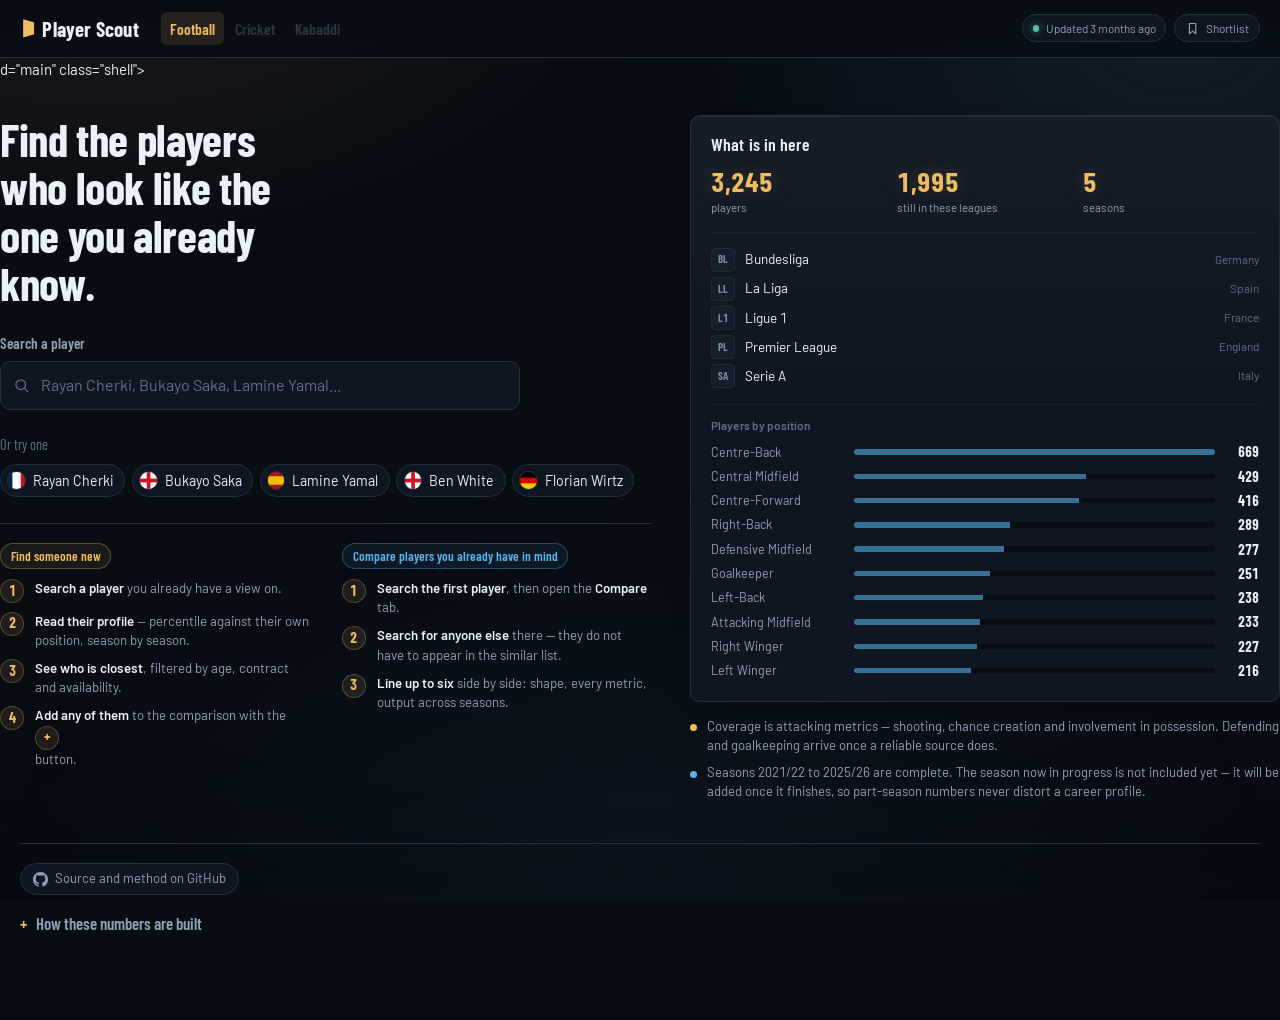
==== site/index.html @ 8be400cd "Add files via upload" ====
<!DOCTYPE html>
<html lang="en">
<head>
<meta charset="utf-8">
<meta name="viewport" content="width=device-width, initial-scale=1">
<title>Player Scout</title>
<meta name="description" content="Find players whose profile matches the one you are looking at.">
<meta name="theme-color" content="#101720">
<link rel="preconnect" href="https://fonts.googleapis.com">
<link rel="preconnect" href="https://fonts.gstatic.com" crossorigin>
<link href="https://fonts.googleapis.com/css2?family=Barlow+Condensed:wght@500;600;700&family=Barlow:wght@400;500;600&display=swap" rel="stylesheet">
<link rel="stylesheet" href="style.css?v=5ff11ad5">
</head>
<body>

<a class="skip" href="#main">Skip to content</a>

<header class="top">
  <div class="shell top-inner">
    <div class="brand">
      <span class="brand-mark" aria-hidden="true"></span>
      <span class="brand-name">Player Scout</span>
    </div>
    <nav class="sports" id="sports" aria-label="Sport"></nav>
    <div class="statuswrap">
    <div class="freshness">
      <button class="fresh-btn" id="fresh-btn" aria-expanded="false" aria-controls="fresh-panel">
        <span class="fresh-dot" aria-hidden="true"></span>
        <span id="fresh-label">Updated</span>
      </button>
      <div class="fresh-panel" id="fresh-panel" hidden>
        <div class="fresh-head">
          <h2>When this was last updated</h2>
          <div class="tzswitch" role="group" aria-label="Time zone">
            <button data-tz="IST" aria-pressed="true">IST</button>
            <button data-tz="UTC" aria-pressed="false">UTC</button>
          </div>
        </div>
        <ul class="fresh-list" id="fresh-list"></ul>
        <p class="fresh-foot" id="fresh-foot"></p>
      </div>
    </div>
    <div class="shortlist-wrap">
      <button class="fresh-btn" id="short-btn" aria-expanded="false" aria-controls="short-panel">
        <svg viewBox="0 0 24 24" class="btn-icon" aria-hidden="true">
          <path d="M7 4h10v16l-5-4-5 4z" fill="none" stroke="currentColor" stroke-width="1.8"
                stroke-linejoin="round"/></svg>
        <span id="short-count">Shortlist</span>
      </button>
      <div class="fresh-panel short-panel" id="short-panel" hidden>
        <div class="fresh-head">
          <h2>Your shortlist</h2>
          <div class="short-actions">
            <button class="ghost" id="short-csv">Export CSV</button>
            <button class="ghost" id="short-clear">Clear</button>
          </div>
        </div>
        <ul class="short-list" id="short-list"></ul>
        <p class="fresh-foot">Saved in this browser only. Nothing leaves your device.</p>
      </div>
    </div>
  </div>
    </div>
  </div>
</header>d="main" class="shell">

  <section class="hero" id="hero">
    <div class="hero-left">
      <h1>Find the players who look like the one you already know.</h1>
      <div class="finder" id="finder">
        <div class="finder-field">
          <label for="search">Search a player</label>
          <div class="input-wrap">
            <svg class="input-icon" viewBox="0 0 24 24" aria-hidden="true">
              <circle cx="10.5" cy="10.5" r="6.6" fill="none" stroke="currentColor" stroke-width="1.7"/>
              <path d="M15.4 15.4L20 20" stroke="currentColor" stroke-width="1.7" stroke-linecap="round"/>
            </svg>
            <input id="search" type="text" autocomplete="off" spellcheck="false"
                   role="combobox" aria-expanded="false" aria-controls="suggestions"
                   aria-autocomplete="list" placeholder="Rayan Cherki, Bukayo Saka, Lamine Yamal...">
            <button class="clear" id="clear" hidden aria-label="Clear search">&times;</button>
          </div>
          <ul class="suggestions" id="suggestions" role="listbox" aria-label="Matching players" hidden></ul>
        </div>
      </div>
      <div class="intro-picks">
        <span class="intro-picks-label">Or try one</span>
        <div id="examples"></div>
      </div>

      <div class="routes">
        <div class="route">
          <span class="route-tag">Find someone new</span>
          <ol class="howto">
            <li><b>1</b><span><strong>Search a player</strong> you already have a
              view on.</span></li>
            <li><b>2</b><span><strong>Read their profile</strong> — percentile
              against their own position, season by season.</span></li>
            <li><b>3</b><span><strong>See who is closest</strong>, filtered by
              age, contract and availability.</span></li>
            <li><b>4</b><span><strong>Add any of them</strong> to the comparison
              with the <b class="inline-plus">+</b> button.</span></li>
          </ol>
        </div>
        <div class="route">
          <span class="route-tag alt">Compare players you already have in mind</span>
          <ol class="howto">
            <li><b>1</b><span><strong>Search the first player</strong>, then open
              the <strong>Compare</strong> tab.</span></li>
            <li><b>2</b><span><strong>Search for anyone else</strong> there — they
              do not have to appear in the similar list.</span></li>
            <li><b>3</b><span><strong>Line up to six</strong> side by side: shape,
              every metric, output across seasons.</span></li>
          </ol>
        </div>
      </div>
    </div>

    <aside class="hero-right">
      <div class="cover-card">
        <h2>What is in here</h2>
        <div class="bigstats" id="bigstats"></div>
        <ul class="leaguelist" id="leaguelist"></ul>
        <div class="posbars" id="posbars"></div>
      </div>
      <div class="notes">
        <p class="note-row"><span class="dot gold"></span>
          Coverage is attacking metrics &mdash; shooting, chance creation and
          involvement in possession. Defending and goalkeeping arrive once a
          reliable source does.</p>
        <p class="note-row" id="currency"></p>
      </div>
    </aside>
  </section>

  <section class="workspace" id="workspace" hidden>

    <div class="playerbar" id="playerbar"></div>

    <nav class="tabs" id="tabs" role="tablist" aria-label="Player views">
      <button role="tab" data-tab="profile" aria-selected="true">Profile</button>
      <button role="tab" data-tab="similar" aria-selected="false">Similar players</button>
      <button role="tab" data-tab="compare" aria-selected="false" id="tab-compare">Compare</button>
    </nav>

    <div class="tabpanel" id="panel-profile" role="tabpanel">
      <div class="profile-grid">
        <div class="profile-left">
        <article class="panel radar-panel">
          <header class="panel-head">
            <h2 id="radar-title">Profile against position</h2>
            <p class="panel-sub" id="radar-sub"></p>
          </header>
          <div class="radar-wrap" id="radar"></div>
          <p class="scale-help" id="scale-help"></p>
        </article>

        <article class="panel" id="team-panel" hidden>
          <header class="panel-head">
            <h2>The sides he played in</h2>
            <p class="panel-sub" id="team-sub"></p>
          </header>
          <div class="teamctx" id="teamctx"></div>
        </article>
        </div>

        <div class="profile-main">
          <article class="panel">
            <header class="panel-head"><h2>Percentile detail</h2></header>
            <div class="radar-key" id="radar-key"></div>
          </article>
          <article class="panel">
            <header class="panel-head">
              <h2>Career in this window</h2>
              <p class="panel-sub" id="career-sub"></p>
            </header>
            <div class="career" id="career"></div>
          </article>
        </div>

        <article class="panel history-panel">
          <header class="panel-head">
            <h2>Season by season</h2>
            <p class="panel-sub" id="history-sub"></p>
          </header>
          <div class="history" id="history"></div>
        </article>
      </div>
    </div>

    <div class="tabpanel" id="panel-similar" role="tabpanel" hidden>
      <header class="results-head">
        <div>
          <h2 id="results-title">Closest profiles</h2>
          <p class="results-note" id="results-note"></p>
        </div>
        <div class="results-right">
          <button class="ghost primary" id="results-jump" hidden></button>
          <p class="results-count" id="results-count"></p>
        </div>
      </header>

      <div class="filters" id="filters">
        <div class="filter">
          <span class="filter-label" id="scope-label">Compare against</span>
          <div class="segmented" role="group" aria-labelledby="scope-label">
            <button data-scope="position" aria-pressed="true" id="scope-position"></button>
            <button data-scope="group" aria-pressed="false" id="scope-group"></button>
          </div>
        </div>
        <div class="filter">
          <span class="filter-label" id="age-label">Age</span>
          <div class="segmented" role="group" aria-labelledby="age-label">
            <button data-age="any" aria-pressed="true">Any</button>
            <button data-age="u21" aria-pressed="false">Under 21</button>
            <button data-age="u24" aria-pressed="false">Under 24</button>
            <button data-age="24-28" aria-pressed="false">24&ndash;28</button>
            <button data-age="29+" aria-pressed="false">29+</button>
          </div>
        </div>
        <div class="filter">
          <span class="filter-label" id="contract-label">Contract</span>
          <div class="segmented" role="group" aria-labelledby="contract-label">
            <button data-contract="any" aria-pressed="true">Any</button>
            <button data-contract="12" aria-pressed="false">Under a year</button>
            <button data-contract="24" aria-pressed="false">Under two years</button>
          </div>
        </div>
        <div class="filter">
          <span class="filter-label" id="mins-label">Minutes played</span>
          <div class="segmented" role="group" aria-labelledby="mins-label">
            <button data-mins="1800" aria-pressed="true">1,800+</button>
            <button data-mins="1200" aria-pressed="false">Include 1,200+</button>
          </div>
        </div>
        <label class="switch">
          <input type="checkbox" id="active-only" checked>
          <span>Only players still in the big five</span>
        </label>
      </div>

      <p class="tagkey" id="tagkey"></p>
      <ol class="matches" id="matches"></ol>
      <p class="thin" id="thin" hidden></p>
    </div>

    <div class="tabpanel" id="panel-compare" role="tabpanel" hidden>
      <div class="cmp-add">
        <label for="cmp-search">Add any player to this comparison</label>
        <div class="input-wrap">
          <svg class="input-icon" viewBox="0 0 24 24" aria-hidden="true">
            <circle cx="10.5" cy="10.5" r="6.6" fill="none" stroke="currentColor" stroke-width="1.7"/>
            <path d="M15.4 15.4L20 20" stroke="currentColor" stroke-width="1.7" stroke-linecap="round"/>
          </svg>
          <input id="cmp-search" type="text" autocomplete="off" spellcheck="false"
                 placeholder="Search anyone — they need not be in the similar list">
        </div>
        <ul class="suggestions" id="cmp-suggestions" role="listbox" hidden></ul>
        <p class="cmp-add-note" id="cmp-add-note"></p>
      </div>
      <div class="tray" id="tray"></div>
      <div class="compare-grid" id="compare-body">
        <article class="panel">
          <header class="panel-head">
            <h2>Shape against position</h2>
            <p class="panel-sub" id="cmp-radar-sub"></p>
          </header>
          <div class="radar-wrap" id="cmp-radar"></div>
        </article>
        <article class="panel trend-panel">
          <header class="panel-head">
            <h2>Output by season</h2>
            <p class="panel-sub" id="cmp-trend-sub"></p>
          </header>
          <div id="cmp-trend"></div>
        </article>
        <article class="panel cmp-metrics-panel">
          <header class="panel-head">
            <h2>Where each is stronger</h2>
            <p class="panel-sub">Position percentile, after adjusting for league.
              Values are per 90 minutes.</p>
          </header>
          <div class="cmp-metrics" id="cmp-metrics"></div>
        </article>
      </div>
      <p class="thin" id="compare-empty" hidden></p>
    </div>
  </section>
</main>

<footer class="foot shell">
  <p class="repo-line">
    <a href="https://github.com/shanbhag003/player-scout" target="_blank" rel="noopener noreferrer">
      <svg viewBox="0 0 16 16" width="15" height="15" aria-hidden="true">
        <path fill="currentColor" d="M8 0C3.58 0 0 3.58 0 8a8 8 0 0 0 5.47 7.59c.4.07.55-.17.55-.38
        0-.19-.01-.82-.01-1.49-2.01.37-2.53-.49-2.69-.94-.09-.23-.48-.94-.82-1.13-.28-.15-.68-.52-.01-.53.63-.01
        1.08.58 1.23.82.72 1.21 1.87.87 2.33.66.07-.52.28-.87.51-1.07-1.78-.2-3.64-.89-3.64-3.95
        0-.87.31-1.59.82-2.15-.08-.2-.36-1.02.08-2.12 0 0 .67-.21 2.2.82a7.4 7.4 0 0 1 2-.27c.68 0
        1.36.09 2 .27 1.53-1.04 2.2-.82 2.2-.82.44 1.1.16 1.92.08 2.12.51.56.82 1.27.82 2.15 0
        3.07-1.87 3.75-3.65 3.95.29.25.54.73.54 1.48 0 1.07-.01 1.93-.01 2.2 0 .21.15.46.55.38A8.01
        8.01 0 0 0 16 8c0-4.42-3.58-8-8-8z"/></svg>
      Source and method on GitHub
    </a>
  </p>
  <details id="method-wrap">
    <summary>How these numbers are built</summary>
    <div class="method-nav" id="method-nav" role="tablist" aria-label="Method sections"></div>
    <div class="method" id="method"></div>
  </details>
</footer>

<script src="app.js?v=5ff11ad5"></script>
</body>
</html>
---- site/style.css ----
:root{
  --ground:#080C13;
  --surface:#0F1621;
  --raised:#17202D;
  --hairline:#22303F;
  --hairline-soft:#18222E;
  --ink:#EAF1F8;
  --muted:#8EA1B6;
  --faint:#5D7086;
  --gold:#F0BC63;        /* always the player being searched */
  --blue:#57B4EC;        /* always the player being compared */
  --good:#4FC2A2;
  --green:#4FC2A2;
  --violet:#A98BEA;
  --coral:#EF8D72;
  --warm:rgba(240,188,99,.09);
  --cool:rgba(87,180,236,.10);
  --warn:#E0917A;
  --sans:"Barlow",system-ui,-apple-system,sans-serif;
  --cond:"Barlow Condensed","Barlow",system-ui,sans-serif;
  --radius:10px;
  --shell:1240px;
}

*{box-sizing:border-box}
[hidden]{display:none!important}
html{-webkit-text-size-adjust:100%}
body{
  margin:0;background:var(--ground);color:var(--ink);
  position:relative;min-height:100vh;
  /* iOS counts the address bar in 100vh, leaving a gap once it retracts. */
  min-height:100dvh;
  overflow-x:hidden;
  -webkit-tap-highlight-color:transparent;
  font-family:var(--sans);font-size:15px;line-height:1.5;
  font-variant-numeric:tabular-nums;
  -webkit-font-smoothing:antialiased;
}
h1,h2,h3{margin:0;font-family:var(--cond);font-weight:600;letter-spacing:.005em;line-height:1.05}
p{margin:0}
button,input{font:inherit;color:inherit}
:focus-visible{outline:2px solid var(--gold);outline-offset:2px;border-radius:3px}

.shell{width:min(var(--shell),100% - 2.5rem);margin-inline:auto;
  padding-left:env(safe-area-inset-left);padding-right:env(safe-area-inset-right)}
.skip{position:absolute;left:-999px}
.skip:focus{left:1rem;top:1rem;z-index:99;background:var(--raised);padding:.5rem .8rem}

/* ── masthead ─────────────────────────────────────────── */
.top{border-bottom:1px solid var(--hairline);background:rgba(16,23,32,.92);
  -webkit-backdrop-filter:blur(8px);backdrop-filter:blur(8px);
  position:-webkit-sticky;position:sticky;top:0;z-index:30}
.top-inner{display:flex;align-items:center;gap:.9rem;flex-wrap:nowrap;
  padding:calc(.7rem + env(safe-area-inset-top)) 0 .7rem}
.brand{display:flex;align-items:center;gap:.5rem;flex:none}
.brand-mark{width:.7rem;height:1.15rem;background:var(--gold);
  clip-path:polygon(0 0,100% 18%,100% 82%,0 100%)}
.brand-name{font-family:var(--cond);font-weight:700;font-size:1.3rem;
  letter-spacing:.01em;white-space:nowrap}

.sports{display:flex;gap:.15rem;margin-left:.3rem;flex:none;
  overflow-x:auto;scrollbar-width:none;max-width:40vw}
.sports::-webkit-scrollbar{display:none}
.statuswrap{display:flex;align-items:center;gap:.5rem;margin-left:auto;flex:none}
.sport{
  border:0;background:none;cursor:pointer;padding:.3rem .55rem;border-radius:6px;
  font-family:var(--cond);font-weight:600;font-size:.98rem;color:var(--faint);
  white-space:nowrap;
}
.sport[aria-current=true]{background:rgba(229,181,103,.12);color:var(--gold)}
.sport:disabled{cursor:default}
.sport:disabled{opacity:.42;cursor:default}
.top-note{margin-left:auto;font-size:.78rem;color:var(--faint);white-space:nowrap}

/* ── hero ─────────────────────────────────────────────── */
.hero{display:grid;grid-template-columns:minmax(0,1.05fr) minmax(0,.95fr);
  gap:2.4rem;align-items:start;margin:2.2rem 0 2.6rem}
.hero.searched{display:none}
.hero-left h1{font-size:clamp(2rem,4vw,2.85rem);font-weight:700;
  letter-spacing:-.008em;max-width:15ch;margin-bottom:1.6rem}

.finder{position:relative;max-width:520px}
.finder-field label{display:block;font-family:var(--cond);font-size:.95rem;
  font-weight:600;color:var(--muted);margin-bottom:.35rem}
.input-wrap{position:relative;display:flex;align-items:center}
.input-icon{position:absolute;left:.8rem;width:1.1rem;height:1.1rem;
  color:var(--faint);pointer-events:none}
#search{width:100%;padding:.72rem 2.4rem .72rem 2.5rem;background:var(--surface);
  border:1px solid var(--hairline);border-radius:var(--radius);
  /* Below 16px iOS zooms the page when the field takes focus. */
  font-size:16px;-webkit-appearance:none;appearance:none}
#search::placeholder{color:var(--faint)}
#search:focus{border-color:var(--gold);outline:none}
.clear{position:absolute;right:.5rem;border:0;background:none;color:var(--faint);
  font-size:1.3rem;line-height:1;cursor:pointer;padding:.2rem .4rem}
@media (hover:hover){.clear:hover{color:var(--ink)}}
.suggestions{position:absolute;top:100%;left:0;right:0;z-index:25;margin:.35rem 0 0;
  padding:.25rem;list-style:none;background:var(--raised);border:1px solid var(--hairline);
  border-radius:var(--radius);max-height:20rem;overflow:auto;
  box-shadow:0 16px 40px rgba(0,0,0,.45)}
.suggestions li{display:grid;grid-template-columns:1.35rem 1fr auto;gap:.6rem;
  align-items:center;padding:.42rem .55rem;border-radius:6px;cursor:pointer}
.suggestions li[aria-selected=true]{background:rgba(229,181,103,.13)}
.sug-name{font-weight:500}
.sug-meta{font-size:.78rem;color:var(--muted);text-align:right;white-space:nowrap}

.intro-picks{margin-top:1.5rem}
.intro-picks-label{display:block;font-family:var(--cond);font-size:.9rem;
  color:var(--faint);margin-bottom:.5rem}
.intro-picks div{display:flex;flex-wrap:wrap;gap:.4rem}
.pick{display:inline-flex;align-items:center;gap:.45rem;cursor:pointer;
  border:1px solid var(--hairline);background:var(--surface);color:var(--ink);
  padding:.34rem .65rem .34rem .4rem;border-radius:99px;font-size:.88rem}
@media (hover:hover){.pick:hover{border-color:var(--gold);color:var(--gold)}}
.pick .flag{width:1.15rem;height:1.15rem}

.hero-right{display:grid;gap:.9rem}
.cover-card{background:var(--surface);border:1px solid var(--hairline);
  border-radius:var(--radius);padding:1.15rem 1.25rem}
.cover-card h2{font-size:1.1rem;margin-bottom:.9rem}
.bigstats{display:grid;grid-template-columns:repeat(3,1fr);gap:.6rem;
  padding-bottom:1rem;border-bottom:1px solid var(--hairline-soft)}
.bigstats b{display:block;font-family:var(--cond);font-weight:700;font-size:1.7rem;
  line-height:1;color:var(--gold)}
.bigstats span{display:block;font-size:.72rem;color:var(--muted);margin-top:.25rem}

.leaguelist{list-style:none;margin:.9rem 0;padding:0;display:grid;gap:.32rem}
.leaguelist li{display:grid;grid-template-columns:1.5rem 1fr auto;gap:.6rem;
  align-items:center;font-size:.85rem}
.lmark{width:1.5rem;height:1.5rem;border-radius:4px;object-fit:contain;
  filter:grayscale(1) brightness(1.7);opacity:.85}
.lmark.letters{display:flex;align-items:center;justify-content:center;
  background:var(--raised);border:1px solid var(--hairline);filter:none;
  font-family:var(--cond);font-weight:700;font-size:.68rem;color:var(--muted)}
.lname{overflow:hidden;text-overflow:ellipsis;white-space:nowrap}
.lcountry{font-size:.74rem;color:var(--faint)}

.posbars{margin-top:1rem;padding-top:.9rem;border-top:1px solid var(--hairline-soft)}
.posbars h3{font-family:var(--sans);font-size:.74rem;font-weight:600;
  color:var(--faint);margin-bottom:.5rem}
.posrow{display:grid;grid-template-columns:8.4rem 1fr 2.2rem;gap:.55rem;
  align-items:center;font-size:.78rem;color:var(--muted);padding:.1rem 0}
.posrow b{font-family:var(--cond);font-size:.88rem;color:var(--ink);text-align:right}
.postrack{height:.34rem;background:var(--ground);border-radius:99px;overflow:hidden}
.postrack span{display:block;height:100%;background:var(--blue);opacity:.6}

.notes{display:grid;gap:.55rem}
.note-row{display:flex;gap:.6rem;font-size:.82rem;color:var(--muted);line-height:1.45}
.dot{width:.45rem;height:.45rem;border-radius:50%;flex:none;margin-top:.45rem}
.dot.gold{background:var(--gold)}
.dot.blue{background:var(--blue)}

/* ── flags ────────────────────────────────────────────── */
.flag{
  display:inline-block;border-radius:50%;overflow:hidden;flex:none;
  background:var(--raised);border:1px solid var(--hairline);
  width:1.35rem;height:1.35rem;position:relative;
}
.flag img{width:100%;height:100%;object-fit:cover;display:block}
.flag .iso{
  display:flex;align-items:center;justify-content:center;width:100%;height:100%;
  font-family:var(--cond);font-weight:600;font-size:.58em;color:var(--muted);
}

/* ── panels ───────────────────────────────────────────── */
.panel{padding:1.2rem 1.3rem}
.panel-head{margin-bottom:1rem}
.panel-head h2{font-size:1.2rem}
.panel-sub{font-size:.82rem;color:var(--muted);margin-top:.2rem}

/* ── radar ────────────────────────────────────────────── */
.radar-wrap{display:flex;justify-content:center}
.radar-wrap svg{width:100%;max-width:420px;height:auto;overflow:visible}
.radar-ring{fill:none;stroke:var(--hairline-soft);stroke-width:1}
.radar-ring.outer{stroke:var(--muted);stroke-width:1.2;opacity:.55}
.radar-tick{font-family:var(--sans);font-size:8.5px;fill:var(--faint)}
.radar-ring.median{stroke:var(--hairline);stroke-dasharray:3 3}
.radar-spoke{stroke:var(--hairline-soft);stroke-width:1}
.radar-area{fill:rgba(229,181,103,.18);stroke:var(--gold);stroke-width:1.8;stroke-linejoin:round}
.radar-dot{fill:var(--gold)}
.radar-label{font-family:var(--sans);font-size:9.5px;fill:var(--muted)}
.radar-value{font-family:var(--cond);font-size:12px;font-weight:600;fill:var(--ink)}

.scale-help{font-size:.78rem;color:var(--muted);margin:.9rem 0 0;padding-top:.8rem;
  border-top:1px solid var(--hairline-soft);line-height:1.5}
.scale-help b{color:var(--ink);font-weight:600}

.radar-key{margin-top:.8rem;display:grid;gap:0}
.keyhead,.keyrow{display:grid;grid-template-columns:minmax(0,1fr) 3.2rem 5.4rem;
  gap:.7rem;align-items:center}
.keyhead{font-size:.68rem;color:var(--faint);padding-bottom:.3rem;
  border-bottom:1px solid var(--hairline)}
.keyhead span:nth-child(2),.keyhead span:nth-child(3){text-align:right}
.keyrow{padding:.32rem 0;border-bottom:1px solid var(--hairline-soft);font-size:.82rem}
.keyrow:last-child{border-bottom:0}
.keyrow .k{color:var(--muted);overflow:hidden;text-overflow:ellipsis;white-space:nowrap}
.keyrow .v{font-family:var(--cond);font-weight:600;font-size:.98rem;text-align:right}
.keyrow .p{display:grid;grid-template-columns:1fr 1.5rem;gap:.45rem;align-items:center}
.keyrow .p b{font-family:var(--cond);font-weight:600;font-size:.9rem;text-align:right}
.pbar{height:.3rem;background:var(--ground);border-radius:99px;overflow:hidden}
.pbar span{display:block;height:100%;background:var(--gold);opacity:.75}

/* ── season history ───────────────────────────────────── */
.hlegend{display:flex;flex-wrap:wrap;gap:.3rem 1.1rem;margin-bottom:.9rem;
  font-size:.78rem;color:var(--muted)}
.lg{display:inline-flex;align-items:center;gap:.4rem}
.sw{width:.85rem;height:.5rem;border-radius:2px;background:var(--gold);display:inline-block}
.sw.alt{background:var(--blue)}
.tick{width:0;height:.75rem;border-left:1px dashed var(--faint);display:inline-block}
.tick.upper{border-left-style:solid;border-left-color:var(--muted)}

.history{display:grid;gap:.1rem}
.hrow{
  display:grid;grid-template-columns:4.1rem minmax(0,10.5rem) 1fr 3.1rem 3.9rem;
  gap:.85rem;align-items:center;padding:.52rem .1rem;
  border-bottom:1px solid var(--hairline-soft);
}
.hrow:last-child{border-bottom:0}
.hhead{font-size:.72rem;color:var(--faint);padding-bottom:.3rem;border-bottom:1px solid var(--hairline)}
.hhead .hnum,.hhead .hmins{font-family:var(--sans);font-weight:400;font-size:.72rem;color:var(--faint)}
.htrackhead{display:flex;justify-content:space-between}
.htrackhead em{font-style:normal}

.hseason{font-family:var(--cond);font-weight:600;font-size:1rem}
.hclub{font-size:.84rem;color:var(--muted);overflow:hidden;text-overflow:ellipsis;white-space:nowrap}
.hclub b{color:var(--ink);font-weight:500}

.htrack{position:relative;height:1.1rem;background:var(--ground);
  border-radius:3px;border:1px solid var(--hairline-soft);overflow:hidden}
.hfill{position:absolute;inset:2px;display:flex;gap:1px}
.hbar{height:100%;border-radius:2px;background:var(--gold);min-width:1px}
.hbar.alt{background:var(--blue)}
.hmark{position:absolute;top:0;bottom:0;width:0;border-left:1px dashed var(--faint);opacity:.75}
.hmark.upper{border-left:1px solid var(--muted);opacity:.5}

.hnum{font-family:var(--cond);font-weight:600;font-size:.95rem;text-align:right}
.hmins{font-size:.78rem;color:var(--faint);text-align:right}

/* ── percentile bars (goalkeepers) ────────────────────── */
.pctbars{display:grid;gap:.55rem;width:100%}
.pctrow{display:grid;grid-template-columns:minmax(0,9.5rem) 1fr 3.2rem 2.4rem;
  gap:.7rem;align-items:center}
.pctlabel{font-size:.84rem;color:var(--muted)}
.pcttrack{position:relative;height:.62rem;background:var(--ground);border-radius:99px;
  border:1px solid var(--hairline-soft);overflow:hidden}
.pctfill{position:absolute;inset:0 auto 0 0;background:var(--gold);border-radius:99px;opacity:.85}
.pctmid{position:absolute;left:50%;top:0;bottom:0;width:1px;background:var(--faint);opacity:.6}
.pctval{font-family:var(--cond);font-weight:600;font-size:.95rem;text-align:right}
.pctrank{font-size:.76rem;color:var(--faint);text-align:right}
.caveat{margin-top:1rem;padding-top:.85rem;border-top:1px solid var(--hairline-soft);
  font-size:.82rem;color:var(--muted);max-width:52ch}

/* ── footer / method ──────────────────────────────────── */
.foot{margin:2.5rem auto 4rem;border-top:1px solid var(--hairline);padding-top:1.2rem}
.foot summary{cursor:pointer;font-family:var(--cond);font-weight:600;
  font-size:1.05rem;color:var(--muted);list-style:none}
.foot summary::-webkit-details-marker{display:none}
.foot summary::before{content:"+";display:inline-block;width:1rem;color:var(--gold)}
.foot[open] summary::before,details[open] summary::before{content:"–"}
@media (hover:hover){.foot summary:hover{color:var(--gold)}}
.method{display:grid;grid-template-columns:repeat(4,minmax(0,1fr));gap:1.5rem;
  margin-top:1.3rem}
.mcol h3{font-size:.98rem;margin-bottom:.45rem;min-height:2.2rem}
.mcol p{font-size:.79rem;color:var(--muted);line-height:1.48;margin-bottom:.7rem}
.mcol p b{color:var(--ink);font-weight:600}
.fine{font-size:.76rem!important;color:var(--faint)!important;margin-bottom:.5rem!important}

.dvchart,.vchart{display:grid;gap:.35rem;margin-bottom:.8rem}
.dvrow{display:grid;grid-template-columns:6.6rem 1fr 2.6rem;gap:.55rem;align-items:center;
  font-size:.78rem;color:var(--muted)}
.dvtrack{position:relative;height:.85rem}
.dvmid{position:absolute;left:50%;top:0;bottom:0;width:1px;background:var(--hairline)}
.dvbar{position:absolute;top:50%;height:.4rem;transform:translateY(-50%);border-radius:2px}
.dvbar.right{left:50%;background:var(--blue);opacity:.75}
.dvbar.left{right:50%;background:var(--warn);opacity:.75}
.dvval{font-family:var(--cond);font-size:.88rem;color:var(--ink);text-align:right}

.vrow{display:grid;grid-template-columns:7.4rem 1fr 4.6rem;gap:.5rem;align-items:center;
  font-size:.78rem;color:var(--muted)}
.vtrack{height:.4rem;background:var(--ground);border-radius:99px;overflow:hidden}
.vtrack span{display:block;height:100%;background:var(--good);opacity:.8}
.vval{font-family:var(--cond);font-size:.85rem;color:var(--ink);text-align:right}
.vchance{display:none}

.missing{display:grid;gap:.7rem;margin-bottom:.8rem}
.have{display:flex;align-items:baseline;gap:.6rem;padding-bottom:.7rem;
  border-bottom:1px solid var(--hairline-soft)}
.have b{font-family:var(--cond);font-weight:700;font-size:2rem;line-height:1;color:var(--gold)}
.have span{font-size:.78rem;color:var(--muted);max-width:14ch}
.gaps{list-style:none;margin:0;padding:0;display:grid;gap:.3rem}
.gaps li{font-size:.79rem;color:var(--faint);padding-left:1.1rem;position:relative}
.gaps li::before{content:"×";position:absolute;left:0;color:var(--warn);opacity:.8}

/* ── responsive ───────────────────────────────────────── */
@media (max-width:980px){
  .hero{grid-template-columns:1fr;gap:1.6rem}
  .hero-left h1{max-width:none}
  .method{grid-template-columns:repeat(2,minmax(0,1fr))}
}
@media (max-width:900px){
  .profile{grid-template-columns:1fr}
  /* superseded: the masthead now stays on one line at every width */
  .pool{width:100%;text-align:left;margin-left:0;order:3}
  .sports{margin-left:auto}
}
@media (max-width:560px){
  .shell{width:calc(100% - 1.6rem)}
  .hrow{grid-template-columns:3.6rem 1fr 2.9rem;gap:.3rem .6rem}
  .hhead{display:none}
  .htrack{grid-column:1/-1;margin-top:.3rem}
  .hmins{display:none}
  .pctrow{grid-template-columns:1fr 2.9rem 2.2rem}
  .pcttrack{grid-column:1/-1;order:3;margin-top:.2rem}
  .facts{grid-template-columns:repeat(2,1fr)}
  .dossier-head{flex-direction:column}
}
@media (prefers-reduced-motion:reduce){*{transition:none!important;animation:none!important}}


/* ── workspace ────────────────────────────────────────── */
.workspace{margin:1.4rem 0 2rem}

.playerbar{display:grid;grid-template-columns:minmax(0,1fr) auto;gap:.9rem 1.6rem;
  align-items:center;background:var(--surface);border:1px solid var(--hairline);
  border-radius:var(--radius);padding:1rem 1.2rem}
.pb-id{display:flex;align-items:center;gap:.75rem;min-width:0}
.pb-id .flag{width:2.3rem;height:2.3rem}
.pb-id h1{font-size:clamp(1.5rem,3vw,2.1rem);font-weight:700;letter-spacing:-.01em}
.pb-role{font-size:.84rem;color:var(--muted);margin-top:.1rem}
.availability{font-size:.72rem;padding:.2rem .5rem;border-radius:5px;white-space:nowrap;
  border:1px solid transparent;margin-left:.4rem}
.availability.active{color:var(--good);border-color:rgba(91,184,155,.35);background:rgba(91,184,155,.1)}
.availability.gone{color:var(--warn);border-color:rgba(208,138,114,.32);background:rgba(208,138,114,.09)}
.pb-facts{display:flex;flex-wrap:wrap;gap:.2rem 1.6rem;margin:0;grid-column:1/-1;
  padding-top:.9rem;border-top:1px solid var(--hairline-soft)}
.pb-facts dt{font-size:.7rem;color:var(--faint)}
.pb-facts dd{margin:.05rem 0 0;font-family:var(--cond);font-weight:600;font-size:1.15rem;line-height:1.1}
.pb-facts dd small{display:block;font-family:var(--sans);font-size:.68rem;font-weight:400;
  color:var(--muted);margin-top:.1rem}
.pb-actions{display:flex;gap:.45rem;flex-wrap:wrap;align-items:center}
.srclink{display:inline-flex;align-items:center;gap:.5rem;text-decoration:none;
  border:1px solid var(--hairline);background:var(--raised);color:var(--ink);
  padding:.4rem .7rem;border-radius:7px;font-size:.82rem}
@media (hover:hover){.srclink:hover{border-color:var(--gold);color:var(--gold)}}
.srclink img,.srclink .monogram{width:1.05rem;height:1.05rem;border-radius:3px;flex:none}
.srclink .monogram{display:flex;align-items:center;justify-content:center;
  background:var(--hairline);font-family:var(--cond);font-weight:700;font-size:.64rem;color:var(--muted)}
.ghost{border:1px solid var(--hairline);background:var(--ground);color:var(--muted);
  padding:.4rem .7rem;border-radius:7px;font-size:.82rem;cursor:pointer}
@media (hover:hover){.ghost:hover{border-color:var(--gold);color:var(--gold)}}

.tabs{display:flex;gap:.15rem;border-bottom:1px solid var(--hairline);margin:1.3rem 0 1.1rem}
.tabs button{border:0;background:none;color:var(--muted);cursor:pointer;padding:.5rem .9rem;
  font-family:var(--cond);font-weight:600;font-size:1.05rem;border-bottom:2px solid transparent;
  margin-bottom:-1px}
.tabs button[aria-selected=true]{color:var(--ink);border-bottom-color:var(--gold)}
@media (hover:hover){.tabs button:hover{color:var(--ink)}}

.panel{background:var(--surface);border:1px solid var(--hairline);
  border-radius:var(--radius);padding:1.15rem 1.25rem}
.panel-head{margin-bottom:.9rem}
.panel-head h2{font-size:1.15rem}
.panel-sub{font-size:.81rem;color:var(--muted);margin-top:.2rem}

/* Both columns run to the same height, and the slack goes to the one panel in
   each that can absorb it gracefully: the radar recentres, the career figures
   space out. Nothing is left hanging in a half-empty box. */
.profile-grid{display:grid;grid-template-columns:minmax(0,1fr) minmax(0,1fr);
  gap:.9rem;align-items:stretch}
.profile-left,.profile-main{display:flex;flex-direction:column;gap:.9rem}
.profile-left > .panel,.profile-main > .panel{flex:0 0 auto}
.profile-left > .radar-panel{flex:1 1 auto}
.profile-main > .panel:last-child{flex:1 1 auto}
.history-panel{grid-column:1/-1}
.career{display:grid;grid-template-columns:repeat(3,1fr);gap:.85rem .6rem}
.career dt{font-size:.7rem;color:var(--faint);margin-bottom:.1rem}
.career dd{margin:0;font-family:var(--cond);font-weight:600;font-size:1.25rem;line-height:1.1}
.clubs{grid-column:1/-1;padding-top:.75rem;border-top:1px solid var(--hairline-soft);
  font-size:.79rem;color:var(--muted);line-height:1.55}
.clubs b{color:var(--ink);font-weight:500}

/* ── results ──────────────────────────────────────────── */
.results-head{display:flex;justify-content:space-between;align-items:flex-end;gap:1.5rem;
  flex-wrap:wrap;margin-bottom:.9rem}
.results-head h2{font-size:1.35rem}
.results-note{font-size:.84rem;color:var(--muted);margin-top:.25rem;max-width:68ch}
.results-count{font-size:.8rem;color:var(--faint);white-space:nowrap}
.results-count b{color:var(--ink);font-weight:600}

.filters{display:flex;flex-wrap:wrap;gap:.8rem 1.3rem;align-items:center;padding:.8rem 1rem;
  margin-bottom:.9rem;background:var(--surface);border:1px solid var(--hairline);
  border-radius:var(--radius)}
.filter{display:flex;align-items:center;gap:.55rem}
.filter-label{font-size:.74rem;color:var(--faint);white-space:nowrap}
.segmented{display:flex;background:var(--ground);border:1px solid var(--hairline);
  border-radius:7px;padding:2px;gap:2px}
.segmented button{border:0;background:none;color:var(--muted);cursor:pointer;
  padding:.26rem .55rem;border-radius:5px;font-size:.8rem;white-space:nowrap}
.segmented button[aria-pressed=true]{background:var(--raised);color:var(--gold)}
.segmented button:disabled{opacity:.4;cursor:not-allowed}
.switch{display:flex;align-items:center;gap:.45rem;font-size:.8rem;color:var(--muted);cursor:pointer}
.switch input{accent-color:var(--gold);width:.95rem;height:.95rem}

.tagkey{font-size:.77rem;color:var(--faint);margin-bottom:.6rem;display:flex;
  align-items:center;gap:.35rem;flex-wrap:wrap}
.tagkey b{color:var(--ink);font-weight:600}
.tagkey-add{margin-left:.4rem}
.tagkey-full{color:var(--warn);border:1px solid rgba(208,138,114,.35);border-radius:4px;
  padding:.05rem .4rem;margin-right:.3rem}
.addbtn:disabled{opacity:.28;cursor:not-allowed;border-color:var(--hairline-soft)}
@media (hover:hover){.addbtn:disabled:hover{border-color:var(--hairline-soft);color:var(--muted)}}

.matches{list-style:none;margin:0;padding:0;display:grid;gap:.4rem}
.match{position:relative;display:grid;grid-template-columns:1fr auto;gap:.4rem;align-items:stretch}
.match-btn{width:100%;text-align:left;cursor:pointer;background:var(--surface);
  border:1px solid var(--hairline);border-radius:var(--radius);padding:.65rem .85rem;
  display:grid;align-items:center;gap:.85rem;min-height:3.8rem;
  grid-template-columns:1.3rem 3.2rem minmax(0,1fr) 2.8rem 6.2rem 4.2rem minmax(9rem,14rem)}
@media (hover:hover){.match-btn:hover{border-color:var(--gold);background:var(--raised)}}
.match.is-open .match-btn{border-color:var(--blue)}
.addbtn{border:1px solid var(--hairline);background:var(--surface);color:var(--muted);
  border-radius:var(--radius);cursor:pointer;font-size:1.2rem;line-height:1;
  display:grid;place-items:center}
@media (hover:hover){.addbtn:hover{border-color:var(--gold);color:var(--gold)}}
.addbtn.on{background:rgba(95,168,211,.14);border-color:var(--blue);color:var(--blue)}
.rank{font-family:var(--cond);font-weight:600;color:var(--faint);font-size:.92rem}
.score{display:grid;gap:.2rem}
.score-num{font-family:var(--cond);font-weight:700;font-size:1.3rem;line-height:1;color:var(--blue)}
.score-track{height:.2rem;background:var(--ground);border-radius:99px;overflow:hidden}
.score-track span{display:block;height:100%;background:var(--blue);opacity:.8}
.who{min-width:0}
.who-top{display:flex;align-items:center;gap:.4rem;min-width:0}
.who-top b{font-weight:500;overflow:hidden;text-overflow:ellipsis;white-space:nowrap}
.who-top .flag{width:1.1rem;height:1.1rem}
.gone-tag{font-style:normal;font-size:.64rem;color:var(--warn);
  border:1px solid rgba(208,138,114,.4);border-radius:3px;padding:0 .25rem}
.who-sub{display:block;font-size:.76rem;color:var(--muted);margin-top:.12rem;
  overflow:hidden;text-overflow:ellipsis;white-space:nowrap}
.meta-cell{font-family:var(--cond);font-weight:600;font-size:.95rem}
.meta-cell i{display:block;font-style:normal;font-family:var(--sans);font-size:.66rem;
  font-weight:400;color:var(--faint);margin-bottom:.08rem}
.reads{display:flex;gap:.22rem;justify-content:flex-end;flex-wrap:wrap}
.tag{font-style:normal;font-size:.69rem;padding:.1rem .38rem;border-radius:3px;
  border:1px solid var(--hairline);color:var(--muted);white-space:nowrap}
.tag.same{border-color:rgba(91,184,155,.32);color:var(--good);background:rgba(91,184,155,.08)}
.tag.more{border-color:rgba(95,168,211,.32);color:var(--blue);background:rgba(95,168,211,.08)}
.tag.less{border-color:rgba(208,138,114,.32);color:var(--warn);background:rgba(208,138,114,.08)}
.thin{margin-top:.8rem;padding:.75rem .9rem;border:1px dashed var(--hairline);
  border-radius:var(--radius);font-size:.84rem;color:var(--muted);max-width:72ch}
.linkish{border:0;background:none;color:var(--gold);cursor:pointer;
  text-decoration:underline;font:inherit;padding:0}

/* ── compare ──────────────────────────────────────────── */
.tray{display:flex;flex-wrap:wrap;gap:.45rem;align-items:center;margin-bottom:.9rem;
  padding:.7rem .85rem;background:var(--surface);border:1px solid var(--hairline);
  border-radius:var(--radius)}
.trayitem{display:inline-flex;align-items:center;gap:.4rem;border:1px solid var(--hairline);
  background:var(--ground);border-radius:99px;padding:.25rem .55rem .25rem .45rem;font-size:.82rem}
.trayitem .flag{width:1.1rem;height:1.1rem}
.trayitem b{font-weight:500}
.trayitem em{font-style:normal;font-size:.72rem;color:var(--faint)}
.swatch{width:.5rem;height:.5rem;border-radius:50%;flex:none}
.trayitem.gold .swatch{background:var(--gold)}
.trayitem.blue .swatch{background:var(--blue)}
.trayitem.green .swatch{background:var(--green)}
.trayitem.violet .swatch{background:var(--violet)}
.trayitem.coral .swatch{background:var(--coral)}
.base-tag{font-size:.66rem;color:var(--gold);border:1px solid rgba(229,181,103,.35);
  border-radius:3px;padding:0 .25rem}
.dropbtn{border:0;background:none;color:var(--faint);cursor:pointer;font-size:1rem;
  line-height:1;padding:0 .1rem}
@media (hover:hover){.dropbtn:hover{color:var(--warn)}}
.trayhint{font-size:.78rem;color:var(--faint);margin-left:.3rem}

.compare-grid{display:grid;grid-template-columns:minmax(0,.82fr) minmax(0,1.18fr);
  gap:.9rem;align-items:start}
.cmp-metrics-panel{grid-column:1/-1}
.radar-area.gold{fill:rgba(229,181,103,.16);stroke:var(--gold);stroke-width:1.8}
.radar-area.blue{fill:rgba(95,168,211,.13);stroke:var(--blue);stroke-width:1.8}
.radar-area.green{fill:rgba(91,184,155,.12);stroke:var(--green);stroke-width:1.8}
.radar-area.violet{fill:rgba(169,139,214,.12);stroke:var(--violet);stroke-width:1.8}
.radar-area.coral{fill:rgba(222,138,118,.12);stroke:var(--coral);stroke-width:1.8}
.radar-area.line{fill:none}
.radar-pair{font-family:var(--cond);font-size:11px;font-weight:600}
.radar-pair .p-gold{fill:var(--gold)}
.radar-pair .p-blue{fill:var(--blue)}
.radar-pair .p-green{fill:var(--green)}
.radar-pair .p-violet{fill:var(--violet)}
.radar-pair .p-coral{fill:var(--coral)}
.radar-pair .ps{fill:var(--faint)}

.mgroup{margin-bottom:1rem}
.mgroup:last-child{margin-bottom:0}
.mgroup h3{font-size:.78rem;font-family:var(--sans);font-weight:600;color:var(--faint);
  margin-bottom:.35rem;padding-bottom:.22rem;border-bottom:1px solid var(--hairline-soft)}
.cmp-metrics{--cols:2}
.mrow{display:grid;
  grid-template-columns:minmax(9.5rem,13rem) minmax(6rem,1fr) repeat(var(--cols),4.2rem);
  gap:.5rem .7rem;align-items:center;padding:.26rem 0}
.mhead{padding-bottom:.3rem;margin-bottom:.2rem;border-bottom:1px solid var(--hairline)}
.mv.name{font-family:var(--sans);font-size:.7rem;font-weight:500;opacity:1}
.mlabel{font-size:.79rem;color:var(--muted);line-height:1.25}
.mtrack{position:relative;height:1rem}
.mtrack::before{content:"";position:absolute;left:0;right:0;top:50%;height:1px;
  background:var(--hairline);transform:translateY(-50%)}
.mmid{position:absolute;left:50%;top:.1rem;bottom:.1rem;width:1px;background:var(--hairline-soft)}
.mspan{position:absolute;top:50%;height:2px;background:var(--hairline);transform:translateY(-50%)}
.mdot{position:absolute;top:50%;width:.58rem;height:.58rem;border-radius:50%;
  transform:translate(-50%,-50%);border:1px solid var(--surface)}
.mdot.gold{background:var(--gold)}
.mdot.blue{background:var(--blue)}
.mdot.green{background:var(--green)}
.mdot.violet{background:var(--violet)}
.mdot.coral{background:var(--coral)}
.mv{font-style:normal;font-family:var(--cond);font-weight:600;font-size:.92rem;
  opacity:.6;text-align:right}
.mv.lead{opacity:1}
.mv.gold{color:var(--gold)}
.mv.blue{color:var(--blue)}
.mv.green{color:var(--green)}
.mv.violet{color:var(--violet)}
.mv.coral{color:var(--coral)}

.trend{width:100%;height:auto}
.tgrid{stroke:var(--hairline-soft);stroke-width:1}
.tmed{stroke:var(--faint);stroke-width:1;stroke-dasharray:4 4;opacity:.7}
.taxis{font-family:var(--sans);font-size:10px;fill:var(--faint)}
.taxis.title{font-size:9.5px;fill:var(--muted)}
.taxis.med{font-size:9px}
.tline polyline{fill:none;stroke-width:2;stroke-linejoin:round;stroke-linecap:round}
.tline.gold polyline{stroke:var(--gold)}
.tline.blue polyline{stroke:var(--blue)}
.tline.green polyline{stroke:var(--green)}
.tline.violet polyline{stroke:var(--violet)}
.tline.coral polyline{stroke:var(--coral)}
.tdot.gold{fill:var(--gold)}
.tdot.blue{fill:var(--blue)}
.tdot.green{fill:var(--green)}
.tdot.violet{fill:var(--violet)}
.tdot.coral{fill:var(--coral)}
.tlegend{display:flex;gap:1.1rem;margin-top:.5rem;font-size:.79rem;color:var(--muted);flex-wrap:wrap}
.tlegend .sw{width:.85rem;height:.5rem;border-radius:2px;display:inline-block}
.tlegend .sw.gold{background:var(--gold)}
.tlegend .sw.blue{background:var(--blue)}
.tlegend .sw.green{background:var(--green)}
.tlegend .sw.violet{background:var(--violet)}
.tlegend .sw.coral{background:var(--coral)}






.have{display:grid;grid-template-columns:2.6rem 1fr;gap:.6rem;align-items:center;
  padding-bottom:.7rem;margin-bottom:.7rem;border-bottom:1px solid var(--hairline-soft)}
.have b{font-family:var(--cond);font-weight:700;font-size:2.1rem;line-height:.9;
  color:var(--gold);text-align:right}
.have span{font-size:.77rem;color:var(--muted);line-height:1.3}

@media (max-width:980px){
  .profile-grid,.compare-grid{grid-template-columns:1fr}
  /* Stacked, there is no second column to match, so nothing should stretch. */
  .profile-left > .radar-panel,.profile-main > .panel:last-child{flex:0 0 auto}
  .profile-main > .panel:last-child .career{align-content:start}
  .playerbar{grid-template-columns:1fr}
}
@media (max-width:1100px){
  .match-btn{grid-template-columns:1.2rem 3rem minmax(0,1fr) 2.6rem 5.8rem 4rem}
  .reads{grid-column:3/-1;justify-content:flex-start;margin-top:.1rem}
}
@media (max-width:680px){
  .match-btn{grid-template-columns:2.8rem minmax(0,1fr) auto;gap:.5rem .6rem}
  .rank{display:none}
  .meta-cell i{display:inline;margin-right:.25rem}
  .reads{grid-column:1/-1}
  .career{grid-template-columns:repeat(2,1fr)}
  .mrow{grid-template-columns:1fr repeat(var(--cols),3.3rem);gap:.3rem .5rem}
  .mrow .mtrack{grid-column:1/-1;order:9}
  .mhead .mtrack,.mhead span:nth-child(2){display:none}
}

/* PCA component table */
.pctable{width:100%;border-collapse:collapse;margin:.1rem 0 .7rem;font-size:.74rem}
.pctable th{color:var(--faint);font-weight:500;text-align:left;padding:0 .4rem .3rem 0;
  border-bottom:1px solid var(--hairline)}
.pctable td{padding:.3rem .4rem .3rem 0;border-bottom:1px solid var(--hairline-soft);
  color:var(--muted);vertical-align:middle}
.pctable tfoot td{border-bottom:0;border-top:1px solid var(--hairline);color:var(--faint)}
.pctable .ax{width:2.2rem;font-family:var(--cond);font-weight:600;color:var(--ink);font-size:.86rem}
.pctable .sh{width:4.6rem;white-space:nowrap}
.pctable .sh b{font-family:var(--cond);font-weight:600;color:var(--ink);font-size:.84rem;
  margin-left:.3rem}
.pcbar{display:inline-block;width:1.6rem;height:.32rem;background:var(--ground);
  border-radius:99px;overflow:hidden;vertical-align:middle}
.pcbar span{display:block;height:100%;background:var(--gold);opacity:.75}
.pctable .dr{color:var(--faint);line-height:1.3}

/* method: league direction key and validation table */
.dvhead{display:flex;justify-content:space-between;font-size:.66rem;color:var(--faint);
  margin:.1rem 0 .3rem;padding:0 2.8rem 0 6.8rem}
.vtable{width:100%;border-collapse:collapse;font-size:.74rem;margin:.1rem 0 .7rem}
.vtable th{color:var(--faint);font-weight:500;text-align:left;padding:0 .35rem .3rem 0;
  border-bottom:1px solid var(--hairline)}
.vtable th:last-child{text-align:right}
.vtable td{padding:.28rem .35rem .28rem 0;border-bottom:1px solid var(--hairline-soft);
  color:var(--muted)}
.vtable .vpos{white-space:nowrap}
.vtable .vbar{width:3.4rem}
.vtable .vnum{text-align:right;width:1.9rem}
.vtable .vnum b{font-family:var(--cond);font-weight:600;color:var(--ink);font-size:.85rem}
.vtable .vof{text-align:right;color:var(--faint);white-space:nowrap;width:3rem}
.pctable .sh{width:5rem}

/* brand is a way home */
.brand{cursor:pointer;border-radius:5px;padding:.1rem .2rem}
@media (hover:hover){.brand:hover .brand-name{color:var(--gold)}}

/* club now differs from club then */
.nowat{font-style:normal;color:var(--faint);border:1px solid var(--hairline);
  border-radius:3px;padding:0 .3rem;margin-left:.35rem;font-size:.92em;white-space:nowrap}

/* a season too short to produce a rate */
.thin-season .hclub,.thin-season .hseason{opacity:.55}
.htrack.empty{border-style:dashed;display:flex;align-items:center;justify-content:center}
.htrack.empty em{font-style:normal;font-size:.7rem;color:var(--faint)}
.thin-season .hnum{color:var(--faint)}

/* compare tray */
.tray-score{font-family:var(--cond);font-weight:700;font-size:1rem;color:var(--ink);
  background:var(--surface);border:1px solid var(--hairline);border-radius:4px;
  padding:0 .3rem;line-height:1.35}
.traybtn{border:1px solid var(--hairline);background:transparent;color:var(--faint);
  border-radius:4px;font-size:.7rem;padding:.1rem .35rem;cursor:pointer}
@media (hover:hover){.traybtn:hover{border-color:var(--gold);color:var(--gold)}}

/* the two profile columns end level */
.radar-panel{display:flex;flex-direction:column}
.radar-panel .radar-wrap{flex:1;display:flex;align-items:center;justify-content:center}
.scale-help{margin-top:auto}

/* the career panel takes the right column's slack */
.profile-main > .panel:last-child{display:flex;flex-direction:column}
.profile-main > .panel:last-child .career{flex:1;align-content:space-evenly}

/* rules between the method columns */
.method{column-gap:0}
.mcol{padding:0 1.25rem;border-left:1px solid var(--hairline)}
.mcol:first-child{padding-left:0;border-left:0}
.mcol:last-child{padding-right:0}
@media (max-width:980px){
  .mcol:nth-child(odd){padding-left:0;border-left:0}
  .mcol{padding-bottom:1.2rem}
}
@media (max-width:720px){
  .mcol{padding:0 0 1.2rem;border-left:0;border-bottom:1px solid var(--hairline)}
  .mcol:last-child{border-bottom:0}
}

/* the radar and the trend chart end level, as the profile columns do */
.compare-grid{align-items:stretch}
.compare-grid > .panel{display:flex;flex-direction:column}
.compare-grid > .panel > .panel-head{flex:none}
.compare-grid #cmp-radar,.compare-grid #cmp-trend{flex:1;display:flex;
  flex-direction:column;justify-content:center}
.compare-grid #cmp-trend .trend{margin-block:auto}
.compare-grid #cmp-trend .tlegend{flex:none}
.cmp-metrics-panel{display:block!important}

/* ── narrow screens ───────────────────────────────────── */
@media (max-width:680px){
  .top-inner{gap:.4rem;flex-wrap:nowrap}
  .brand-name{font-size:1.05rem}
  .sports{gap:.05rem;margin-left:.1rem;max-width:22vw}
  .sport{padding:.24rem .32rem;font-size:.82rem}
  .statuswrap{gap:.3rem}
  .fresh-btn{padding:.22rem .45rem;font-size:0}
  .fresh-dot{margin-right:0}
  #short-count{font-size:0}
  .fresh-btn .fresh-word{display:none}
  /* Both dropdowns need to fit a 360-390px screen without spilling off either
     edge, so they are sized from the viewport rather than from a fixed rem
     value that assumed a laptop. */
  .fresh-panel,.short-panel{
    position:fixed;left:.6rem;right:.6rem;
    top:calc(3.1rem + env(safe-area-inset-top));width:auto;max-width:none;
  }

.hero{margin:1.4rem 0 2rem}
  .hero-left h1{font-size:1.75rem;margin-bottom:1.1rem}
  .bigstats b{font-size:1.4rem}
  .posrow{grid-template-columns:6.8rem 1fr 1.9rem;font-size:.74rem}

  /* tabs stay on one line and scroll if they must */
  .tabs{overflow-x:auto;-webkit-overflow-scrolling:touch;scrollbar-width:none}
  .tabs::-webkit-scrollbar{display:none}
  .tabs button{white-space:nowrap;padding:.45rem .65rem;font-size:.98rem}

  .playerbar{padding:.85rem .9rem;gap:.7rem}
  .pb-id h1{font-size:1.45rem}
  .pb-facts{gap:.5rem 1.1rem}
  .pb-facts dd{font-size:1rem}
  .pb-actions{width:100%}
  .pb-actions .ghost,.pb-actions .srclink{flex:1;justify-content:center}

  .panel{padding:.95rem 1rem}
  .filters{padding:.7rem .8rem}
  .filter{width:100%}
  .segmented{width:100%;overflow-x:auto;scrollbar-width:none}
  .segmented::-webkit-scrollbar{display:none}

  /* results: score, name, then facts on their own line */
  .match{grid-template-columns:1fr 2.2rem;gap:.35rem}
  .match-btn{grid-template-columns:2.9rem minmax(0,1fr);gap:.45rem .6rem;padding:.6rem .65rem}
  .meta-cell{font-size:.8rem;font-family:var(--sans);font-weight:500}
  .meta-cell:nth-of-type(1){grid-column:1/2}
  .who-sub{white-space:normal}
  .nowat{display:inline-block;margin:.15rem 0 0 0}

  /* comparison table drops the track and keeps the columns legible */
  .mrow{grid-template-columns:1fr repeat(var(--cols),2.7rem);gap:.25rem .4rem}
  .mrow .mtrack{display:none}
  .mhead span:nth-child(2){display:none}
  .mv{font-size:.82rem}
  .mv.name{font-size:.62rem}
  .mlabel{font-size:.74rem}

  /* SVG text is in user units, so it shrinks with the viewBox */
  .taxis{font-size:14px}
  .taxis.title{font-size:13px}
  .radar-label{font-size:11px}
  .radar-value,.radar-pair{font-size:13px}
  .radar-tick{font-size:11px}

  .tray{padding:.6rem .65rem;gap:.35rem}
  .trayitem{font-size:.78rem;padding:.22rem .45rem .22rem .4rem}
  .traybtn{display:none}
  .trayhint{width:100%;margin-left:0}

  .hrow{grid-template-columns:3.4rem 1fr 2.7rem;gap:.3rem .5rem}
  .hhead{display:none}
  .htrack{grid-column:1/-1;margin-top:.25rem}
  .hmins{display:none}
  .hlegend{font-size:.72rem;gap:.25rem .7rem}

  .keyhead,.keyrow{grid-template-columns:minmax(0,1fr) 2.8rem 4.4rem;gap:.5rem}
  .career{grid-template-columns:repeat(2,1fr)}
  .pctable,.vtable{font-size:.72rem}
}

@media (max-width:420px){
  .mrow{grid-template-columns:1fr repeat(var(--cols),2.4rem)}
  .mv{font-size:.76rem}
  .career{grid-template-columns:repeat(2,1fr)}
  .pb-facts{gap:.45rem .9rem}
}

/* ── first-time steps ─────────────────────────────────── */
.howto{list-style:none;margin:1.8rem 0 0;padding:1.1rem 0 0;display:grid;gap:.7rem;
  border-top:1px solid var(--hairline)}
.howto li{display:grid;grid-template-columns:1.5rem 1fr;gap:.7rem;align-items:start;
  font-size:.83rem;color:var(--muted);line-height:1.45}
.howto b{font-family:var(--cond);font-weight:700;font-size:.9rem;color:var(--gold);
  background:rgba(229,181,103,.1);border:1px solid rgba(229,181,103,.28);
  border-radius:50%;width:1.5rem;height:1.5rem;display:grid;place-items:center}
.howto strong{color:var(--ink);font-weight:600}

/* ── shortcut to the comparison ───────────────────────── */
.results-right{display:flex;align-items:center;gap:.7rem;flex-wrap:wrap;justify-content:flex-end}
.ghost.primary{border-color:rgba(95,168,211,.45);color:var(--blue);
  background:rgba(95,168,211,.1);font-weight:500}
@media (hover:hover){.ghost.primary:hover{border-color:var(--blue);color:var(--ink);background:rgba(95,168,211,.18)}}

/* ── comparison legend ────────────────────────────────── */
.mlegend{display:flex;flex-wrap:wrap;gap:.35rem 1.1rem;margin-bottom:.8rem;
  padding-bottom:.7rem;border-bottom:1px solid var(--hairline-soft);
  font-size:.79rem;color:var(--muted)}
.mlegend .sw{width:.85rem;height:.5rem;border-radius:2px;display:inline-block;margin-right:.4rem}
.mlegend .sw.gold{background:var(--gold)}
.mlegend .sw.blue{background:var(--blue)}
.mlegend .sw.green{background:var(--green)}
.mlegend .sw.violet{background:var(--violet)}
.mlegend .sw.coral{background:var(--coral)}
.mv.name{display:flex;justify-content:flex-end}
.mv.name .sw{width:1.5rem;height:.28rem;border-radius:2px;display:block}
.mv.name .sw.gold{background:var(--gold)}
.mv.name .sw.blue{background:var(--blue)}
.mv.name .sw.green{background:var(--green)}
.mv.name .sw.violet{background:var(--violet)}
.mv.name .sw.coral{background:var(--coral)}

/* ── method columns as accordions ─────────────────────── */
.method .mcol > summary{list-style:none;cursor:pointer;display:flex;align-items:center;
  justify-content:space-between;gap:.6rem}
.method .mcol > summary::-webkit-details-marker{display:none}
.method .mcol > summary h3{min-height:0;margin:0}
.method .mcol > summary::after{content:"+";font-family:var(--cond);font-weight:600;
  color:var(--gold);font-size:1.1rem;display:none}
.method .mcol[open] > summary::after{content:"–"}
@media (min-width:981px){
  .method .mcol > summary{cursor:default;pointer-events:none;margin-bottom:.45rem;
    display:block;min-height:2.2rem}
}
@media (max-width:980px){
  .method .mcol > summary::after{display:block}
  .method .mcol > summary{padding:.7rem 0}
  .method .mcol{padding-bottom:0}
  .method .mcol[open]{padding-bottom:1rem}
}

@media (max-width:680px){
  .howto{margin-top:1.4rem}
  .results-right{width:100%;justify-content:space-between}
  .pb-actions .ghost.primary{flex-basis:100%}
  .mlegend{gap:.3rem .8rem;font-size:.75rem}
}


/* ── ambient light ────────────────────────────────────────
   Three wide, very low-opacity pools of colour, fixed behind the page. Fixed
   rather than scrolling so panels move across the light instead of dragging it
   along, which is what makes it read as depth rather than as a texture. */
body::before{
  content:"";position:fixed;inset:0;z-index:-2;pointer-events:none;
  background:
    radial-gradient(58rem 34rem at 8% -8%, var(--warm), transparent 62%),
    radial-gradient(52rem 34rem at 92% 4%, var(--cool), transparent 64%),
    radial-gradient(64rem 44rem at 50% 104%, rgba(87,180,236,.055), transparent 66%);
}
/* A slow vignette keeps the edges from feeling lit. */
body::after{
  content:"";position:fixed;inset:0;z-index:-1;pointer-events:none;
  background:radial-gradient(120% 90% at 50% 40%, transparent 55%, rgba(3,6,11,.55) 100%);
}

/* ── panels catch the light ───────────────────────────── */
.panel,.dossier,.cover-card,.playerbar,.filters,.tray,.match-btn,.suggestions{
  background:
    linear-gradient(180deg, rgba(255,255,255,.030), rgba(255,255,255,0) 46%),
    var(--surface);
  box-shadow:inset 0 1px 0 rgba(255,255,255,.045), 0 1px 2px rgba(0,0,0,.35);
}
.panel,.cover-card,.playerbar{box-shadow:inset 0 1px 0 rgba(255,255,255,.05),
  0 10px 26px -18px rgba(0,0,0,.9)}
@media (hover:hover){.match-btn:hover{box-shadow:inset 0 1px 0 rgba(255,255,255,.07),
  0 8px 20px -14px rgba(0,0,0,.9)}}

/* Panel headings get a hairline rule, the way a broadcast card does. */
.panel-head{position:relative;padding-bottom:.7rem;
  border-bottom:1px solid var(--hairline-soft)}
.panel-head::after{content:"";position:absolute;left:0;bottom:-1px;width:2.2rem;height:1px;
  background:var(--gold);opacity:.8}
.panel-head h2{letter-spacing:.002em}

.top{background:linear-gradient(180deg, rgba(8,12,19,.94), rgba(8,12,19,.78));
  -webkit-backdrop-filter:blur(10px) saturate(120%);
  backdrop-filter:blur(10px) saturate(120%)}
@media (max-width:680px){.top{position:-webkit-sticky;position:sticky}
  .top-inner{position:relative}}
.brand-mark{box-shadow:0 0 14px rgba(240,188,99,.45)}
.tabs button[aria-selected=true]{text-shadow:0 0 18px rgba(240,188,99,.25)}
.score-num{text-shadow:0 0 16px rgba(87,180,236,.28)}
.bigstats b{text-shadow:0 0 20px rgba(240,188,99,.22)}

/* ── method: four columns, or a swipeable strip ───────── */
.method-nav{display:none}
@media (max-width:980px){
  .method-nav{display:flex;gap:.3rem;overflow-x:auto;scrollbar-width:none;
    margin:1rem 0 .8rem;padding-bottom:.2rem}
  .method-nav::-webkit-scrollbar{display:none}
  .method-nav button{display:flex;align-items:center;gap:.4rem;white-space:nowrap;
    border:1px solid var(--hairline);background:var(--surface);color:var(--muted);
    border-radius:99px;padding:.35rem .7rem;font-size:.8rem;cursor:pointer}
  .method-nav button[aria-selected=true]{border-color:rgba(240,188,99,.45);
    color:var(--gold);background:rgba(240,188,99,.1)}
  .method-nav button i{font-style:normal;font-family:var(--cond);font-weight:700;
    font-size:.72rem;opacity:.65}

  .method{display:flex!important;grid-template-columns:none!important;
    overflow-x:auto;scroll-snap-type:x mandatory;scroll-behavior:smooth;
    gap:0;margin-top:0;scrollbar-width:none;-webkit-overflow-scrolling:touch}
  .method::-webkit-scrollbar{display:none}
  .mcol{flex:0 0 100%;scroll-snap-align:start;padding:0 .1rem;border-left:0;
    border-bottom:0;min-width:0}
  .mcol h3{min-height:0;margin-bottom:.5rem}
}

/* the way back to the search must be findable at a glance */
.ghost.accent{border-color:rgba(240,188,99,.5);color:var(--gold);
  background:rgba(240,188,99,.12);font-weight:500;display:inline-flex;
  align-items:center;gap:.45rem}
@media (hover:hover){.ghost.accent:hover{border-color:var(--gold);background:rgba(240,188,99,.2);color:var(--ink)}}
.btn-icon{width:.95rem;height:.95rem;flex:none}
@media (max-width:680px){
  .pb-actions{display:grid;grid-template-columns:1fr 1fr;gap:.4rem}
  .pb-actions .ghost.accent{grid-column:1/-1;justify-content:center;order:-1}
  .pb-actions .ghost.primary{grid-column:1/-1;justify-content:center;order:-2}
}

/* the side a player turned out for — context, never a rating */
.teamctx{display:grid;gap:.1rem}
.tcrow{display:grid;grid-template-columns:1fr 3.2rem minmax(0,6.4rem);gap:.6rem;
  align-items:center;padding:.36rem 0;border-bottom:1px solid var(--hairline-soft);
  font-size:.8rem;color:var(--muted)}
.tcrow:last-child{border-bottom:0}
.tcval{font-family:var(--cond);font-weight:600;font-size:1rem;color:var(--ink);text-align:right}
.tcnote{font-size:.72rem;color:var(--faint)}
.clubnow{font-weight:600;color:var(--ink)}

/* league coefficients, one per metric per league */
.lgtable{width:100%;border-collapse:collapse;font-size:.71rem;margin:.1rem 0 .7rem}
.lgtable th{color:var(--faint);font-weight:500;text-align:right;padding:0 0 .3rem .35rem;
  border-bottom:1px solid var(--hairline)}
.lgtable th:first-child{text-align:left}
.lgtable td{padding:.26rem 0 .26rem .35rem;border-bottom:1px solid var(--hairline-soft);
  text-align:right;color:var(--muted);font-family:var(--cond);font-size:.82rem}
.lgname{text-align:left!important;font-family:var(--sans)!important;font-size:.73rem!important}
.lgval.up{color:var(--blue)}
.lgval.down{color:var(--warn)}

/* ── when this was last updated ───────────────────────── */
.freshness{position:relative}
.fresh-btn{display:inline-flex;align-items:center;gap:.4rem;cursor:pointer;
  border:1px solid var(--hairline);background:var(--surface);color:var(--muted);
  border-radius:99px;padding:.26rem .6rem;font-size:.73rem;white-space:nowrap;flex:none}
@media (hover:hover){.fresh-btn:hover{border-color:var(--gold);color:var(--gold)}}
.fresh-dot{width:.42rem;height:.42rem;border-radius:50%;background:var(--good);
  box-shadow:0 0 8px rgba(79,194,162,.7);flex:none}
.fresh-panel{position:absolute;right:0;top:calc(100% + .5rem);z-index:60;width:min(23rem,86vw);
  background:linear-gradient(180deg,rgba(255,255,255,.03),rgba(255,255,255,0) 46%),var(--raised);
  border:1px solid var(--hairline);border-radius:var(--radius);padding:.9rem 1rem;
  box-shadow:0 18px 44px rgba(0,0,0,.55)}
.fresh-head{display:flex;align-items:center;justify-content:space-between;gap:.8rem;
  margin-bottom:.7rem}
.fresh-head h2{font-size:.95rem}
.tzswitch{display:flex;background:var(--ground);border:1px solid var(--hairline);
  border-radius:6px;padding:2px;gap:2px}
.tzswitch button{border:0;background:none;color:var(--muted);cursor:pointer;
  padding:.14rem .45rem;border-radius:4px;font-size:.7rem}
.tzswitch button[aria-pressed=true]{background:var(--surface);color:var(--gold)}

.fresh-list{list-style:none;margin:0;padding:0;display:grid;gap:.1rem}
.fresh-list li{display:grid;grid-template-columns:1fr auto;gap:.15rem .6rem;
  padding:.5rem 0;border-bottom:1px solid var(--hairline-soft)}
.fresh-list li:last-child{border-bottom:0}
.fresh-list li.never{opacity:.6}
.fl-title{font-size:.82rem;color:var(--ink);font-weight:500}
.fl-when{font-family:var(--cond);font-weight:600;font-size:.82rem;color:var(--ink);
  text-align:right;white-space:nowrap}
.fl-since{grid-column:2;font-size:.68rem;color:var(--faint);text-align:right}
.fl-note{grid-column:1;font-size:.72rem;color:var(--muted);line-height:1.35}
.fresh-foot{margin-top:.7rem;padding-top:.65rem;border-top:1px solid var(--hairline-soft);
  font-size:.72rem;color:var(--faint);line-height:1.45}

@media (max-width:680px){
  /* A sticky header on a phone should not grow a second row, so the chip stays
     inline and sheds the word, leaving the dot and "3 days ago". */
  .freshness{position:static}
  .fresh-word{display:none}
  .fresh-btn{padding:.24rem .55rem;font-size:.72rem}
  .fresh-panel{left:.8rem;right:.8rem;width:auto;top:calc(100% + .35rem)}
  .fresh-head h2{font-size:.9rem}
  .fresh-list li{grid-template-columns:1fr auto}
  .fl-when{font-size:.78rem}
}


/* ── iOS ──────────────────────────────────────────────────
   Momentum scrolling inside the horizontal strips, and room for the home
   indicator at the foot of the page. */
.method,.tabs,.method-nav,.segmented,.suggestions{-webkit-overflow-scrolling:touch}
.foot{padding-bottom:calc(1.2rem + env(safe-area-inset-bottom))}
button,a{-webkit-tap-highlight-color:transparent}
input,button{border-radius:inherit}
.fresh-btn,.ghost,.pick,.sport,.segmented button,.tabs button,.addbtn,.match-btn{
  -webkit-appearance:none;appearance:none;touch-action:manipulation}
@supports (-webkit-touch-callout:none){
  /* Fixed backgrounds repaint badly during momentum scroll on iOS. */
  body::before,body::after{position:absolute;height:100%}
}

/* ── two routes on the landing page ───────────────────── */
.routes{display:grid;gap:1.4rem;margin-top:1.6rem;padding-top:1.2rem;
  border-top:1px solid var(--hairline)}
.route-tag{display:inline-block;font-family:var(--cond);font-weight:600;font-size:.82rem;
  color:var(--gold);border:1px solid rgba(240,188,99,.32);background:rgba(240,188,99,.08);
  border-radius:99px;padding:.14rem .6rem;margin-bottom:.6rem}
.route-tag.alt{color:var(--blue);border-color:rgba(87,180,236,.32);background:rgba(87,180,236,.08)}
.routes .howto{margin:0;padding:0;border:0;gap:.55rem}
.inline-plus{color:var(--gold);font-weight:700}

/* ── shortlist ────────────────────────────────────────── */
.shortlist-wrap{position:relative;flex:none}
.freshness{flex:none;position:relative}
#short-btn.has{border-color:rgba(240,188,99,.45);color:var(--gold);background:rgba(240,188,99,.1)}
/* Its own anchor and its own dimensions - it was inheriting .fresh-panel's
   right:0 against the wrong parent and rendering as a clipped sliver. */
.short-panel{
  position:absolute;top:calc(100% + .5rem);right:0;left:auto;z-index:60;
  width:min(25rem,88vw);max-width:90vw;
}
.short-actions{display:flex;gap:.35rem}
.short-actions .ghost{padding:.24rem .5rem;font-size:.72rem}
.short-list{list-style:none;margin:0;padding:0;display:grid;gap:.1rem;
  max-height:20rem;overflow:auto}
.short-list li{display:grid;grid-template-columns:1fr auto;gap:.4rem;align-items:center;
  border-bottom:1px solid var(--hairline-soft)}
.short-list li:last-child{border-bottom:0}
.short-empty{padding:.9rem 0;font-size:.8rem;color:var(--faint);line-height:1.45;
  border-bottom:0!important}
.short-open{display:flex;align-items:center;gap:.55rem;background:none;border:0;
  cursor:pointer;text-align:left;padding:.45rem 0;color:var(--ink);width:100%}
.short-open .flag{width:1.3rem;height:1.3rem}
.short-open b{font-weight:500;font-size:.85rem;display:block}
.short-open em{font-style:normal;font-size:.72rem;color:var(--muted)}

.rowacts{display:flex;flex-direction:column;gap:.3rem;justify-content:center}
.savebtn,.addbtn{flex:none;width:2.4rem;height:1.7rem}
.savebtn{border:1px solid var(--hairline);background:var(--surface);color:var(--faint);
  border-radius:var(--radius);cursor:pointer;display:grid;place-items:center;padding:.2rem}
.savebtn svg{width:.95rem;height:.95rem}
.savebtn.on{color:var(--gold);border-color:rgba(240,188,99,.45);background:rgba(240,188,99,.1)}
.ghost.save.on{color:var(--gold);border-color:rgba(240,188,99,.45);background:rgba(240,188,99,.1)}
.ghost.save{display:inline-flex;align-items:center;gap:.35rem}

/* ── why two players matched ──────────────────────────── */
.why{grid-column:3/-1;font-size:.74rem;color:var(--faint);margin-top:.15rem;
  font-style:normal}

/* ── add anyone to a comparison ───────────────────────── */
.cmp-add{position:relative;margin-bottom:.8rem;max-width:34rem}
.cmp-add label{display:block;font-family:var(--cond);font-weight:600;font-size:.88rem;
  color:var(--muted);margin-bottom:.3rem}
#cmp-search{width:100%;padding:.55rem 1rem .55rem 2.3rem;background:var(--surface);
  border:1px solid var(--hairline);border-radius:var(--radius);font-size:16px;
  -webkit-appearance:none;appearance:none}
#cmp-search:focus{border-color:var(--blue);outline:none}
#cmp-search:disabled{opacity:.5}
.cmp-add .input-icon{width:1rem;height:1rem;left:.7rem}
.cmp-add-note{font-size:.74rem;color:var(--faint);margin-top:.3rem}

/* ── repo link ────────────────────────────────────────── */
.repo-line{margin-bottom:1rem}
.repo-line a{display:inline-flex;align-items:center;gap:.45rem;color:var(--muted);
  text-decoration:none;font-size:.82rem;border:1px solid var(--hairline);
  background:var(--surface);border-radius:99px;padding:.32rem .75rem}

@media (max-width:680px){
  .shortlist-wrap{margin-left:auto}
  .freshness{margin-left:.3rem}
  #short-count{font-size:0}
  #short-btn.has #short-count{font-size:.72rem}
  .short-panel{left:.8rem;right:.8rem;width:auto}
  /* the scout shortcut has to exist on a phone too */
  .traybtn{display:inline-block;font-size:.65rem;padding:.08rem .3rem}
  .trayitem{flex-wrap:wrap}
  .rowacts{grid-auto-flow:column;gap:.25rem}
  .why{grid-column:1/-1}
  .routes{gap:1.1rem}
}
@media (min-width:981px){
  .routes{grid-template-columns:1fr 1fr;gap:2rem}
}

/* shortlist toggle inside the compare tray */
.traysave{border:0;background:none;color:var(--faint);cursor:pointer;
  display:inline-flex;align-items:center;padding:0 .1rem}
.traysave svg{width:.95rem;height:.95rem}
.traysave.on{color:var(--gold)}
.traysave:hover{color:var(--gold)}
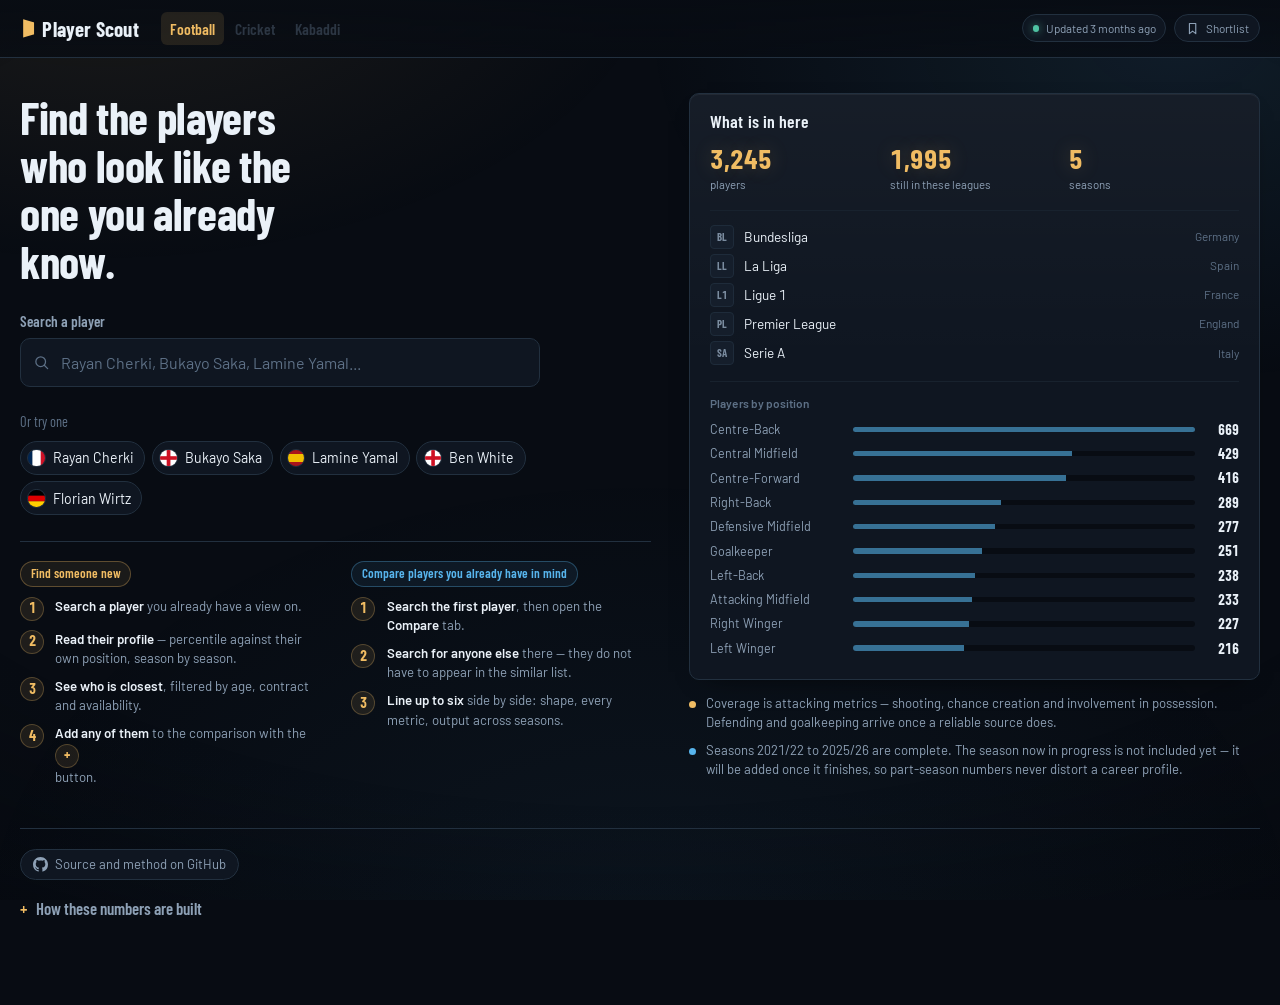
==== commit 38ff8511: "Add files via upload" ====
--- a/site/index.html
+++ b/site/index.html
@@ -9,7 +9,7 @@
 <link rel="preconnect" href="https://fonts.googleapis.com">
 <link rel="preconnect" href="https://fonts.gstatic.com" crossorigin>
 <link href="https://fonts.googleapis.com/css2?family=Barlow+Condensed:wght@500;600;700&family=Barlow:wght@400;500;600&display=swap" rel="stylesheet">
-<link rel="stylesheet" href="style.css?v=5ff11ad5">
+<link rel="stylesheet" href="style.css?v=053e55cc">
 </head>
 <body>
 
@@ -23,46 +23,47 @@
     </div>
     <nav class="sports" id="sports" aria-label="Sport"></nav>
     <div class="statuswrap">
-    <div class="freshness">
-      <button class="fresh-btn" id="fresh-btn" aria-expanded="false" aria-controls="fresh-panel">
-        <span class="fresh-dot" aria-hidden="true"></span>
-        <span id="fresh-label">Updated</span>
-      </button>
-      <div class="fresh-panel" id="fresh-panel" hidden>
-        <div class="fresh-head">
-          <h2>When this was last updated</h2>
-          <div class="tzswitch" role="group" aria-label="Time zone">
-            <button data-tz="IST" aria-pressed="true">IST</button>
-            <button data-tz="UTC" aria-pressed="false">UTC</button>
-          </div>
-        </div>
-        <ul class="fresh-list" id="fresh-list"></ul>
-        <p class="fresh-foot" id="fresh-foot"></p>
-      </div>
-    </div>
-    <div class="shortlist-wrap">
-      <button class="fresh-btn" id="short-btn" aria-expanded="false" aria-controls="short-panel">
-        <svg viewBox="0 0 24 24" class="btn-icon" aria-hidden="true">
-          <path d="M7 4h10v16l-5-4-5 4z" fill="none" stroke="currentColor" stroke-width="1.8"
-                stroke-linejoin="round"/></svg>
-        <span id="short-count">Shortlist</span>
-      </button>
-      <div class="fresh-panel short-panel" id="short-panel" hidden>
-        <div class="fresh-head">
-          <h2>Your shortlist</h2>
-          <div class="short-actions">
-            <button class="ghost" id="short-csv">Export CSV</button>
-            <button class="ghost" id="short-clear">Clear</button>
-          </div>
-        </div>
-        <ul class="short-list" id="short-list"></ul>
-        <p class="fresh-foot">Saved in this browser only. Nothing leaves your device.</p>
+      <div class="freshness">
+        <button class="fresh-btn" id="fresh-btn" aria-expanded="false" aria-controls="fresh-panel">
+          <span class="fresh-dot" aria-hidden="true"></span>
+          <span id="fresh-label">Updated</span>
+        </button>
+        <div class="fresh-panel" id="fresh-panel" hidden>
+          <div class="fresh-head">
+            <h2>When this was last updated</h2>
+            <div class="tzswitch" role="group" aria-label="Time zone">
+              <button data-tz="IST" aria-pressed="true">IST</button>
+              <button data-tz="UTC" aria-pressed="false">UTC</button>
+            </div>
+          </div>
+          <ul class="fresh-list" id="fresh-list"></ul>
+          <p class="fresh-foot" id="fresh-foot"></p>
+        </div>
+      </div>
+      <div class="shortlist-wrap" id="shortlist-wrap">
+        <button class="fresh-btn" id="short-btn" aria-expanded="false" aria-controls="short-panel">
+          <svg viewBox="0 0 24 24" class="btn-icon" aria-hidden="true">
+            <path d="M7 4h10v16l-5-4-5 4z" fill="none" stroke="currentColor" stroke-width="1.8"
+                  stroke-linejoin="round"/></svg>
+          <span id="short-count">Shortlist</span>
+        </button>
+        <div class="fresh-panel short-panel" id="short-panel" hidden>
+          <div class="fresh-head">
+            <h2>Your shortlist</h2>
+            <div class="short-actions">
+              <button class="ghost" id="short-csv">Export CSV</button>
+              <button class="ghost" id="short-clear">Clear</button>
+            </div>
+          </div>
+          <ul class="short-list" id="short-list"></ul>
+          <p class="fresh-foot">Saved in this browser only. Nothing leaves your device.</p>
+        </div>
       </div>
     </div>
   </div>
-    </div>
-  </div>
-</header>d="main" class="shell">
+</header>
+
+<main id="main" class="shell">
 
   <section class="hero" id="hero">
     <div class="hero-left">
@@ -309,6 +310,6 @@
   </details>
 </footer>
 
-<script src="app.js?v=5ff11ad5"></script>
+<script src="app.js?v=053e55cc"></script>
 </body>
 </html>
--- a/site/style.css
+++ b/site/style.css
@@ -569,6 +569,7 @@
   .reads{grid-column:3/-1;justify-content:flex-start;margin-top:.1rem}
 }
 @media (max-width:680px){
+  .savebtn,.traysave,#save-player{display:none}
   .match-btn{grid-template-columns:2.8rem minmax(0,1fr) auto;gap:.5rem .6rem}
   .rank{display:none}
   .meta-cell i{display:inline;margin-right:.25rem}
@@ -668,6 +669,7 @@
 
 /* ── narrow screens ───────────────────────────────────── */
 @media (max-width:680px){
+  .shortlist-wrap{display:none}
   .top-inner{gap:.4rem;flex-wrap:nowrap}
   .brand-name{font-size:1.05rem}
   .sports{gap:.05rem;margin-left:.1rem;max-width:22vw}
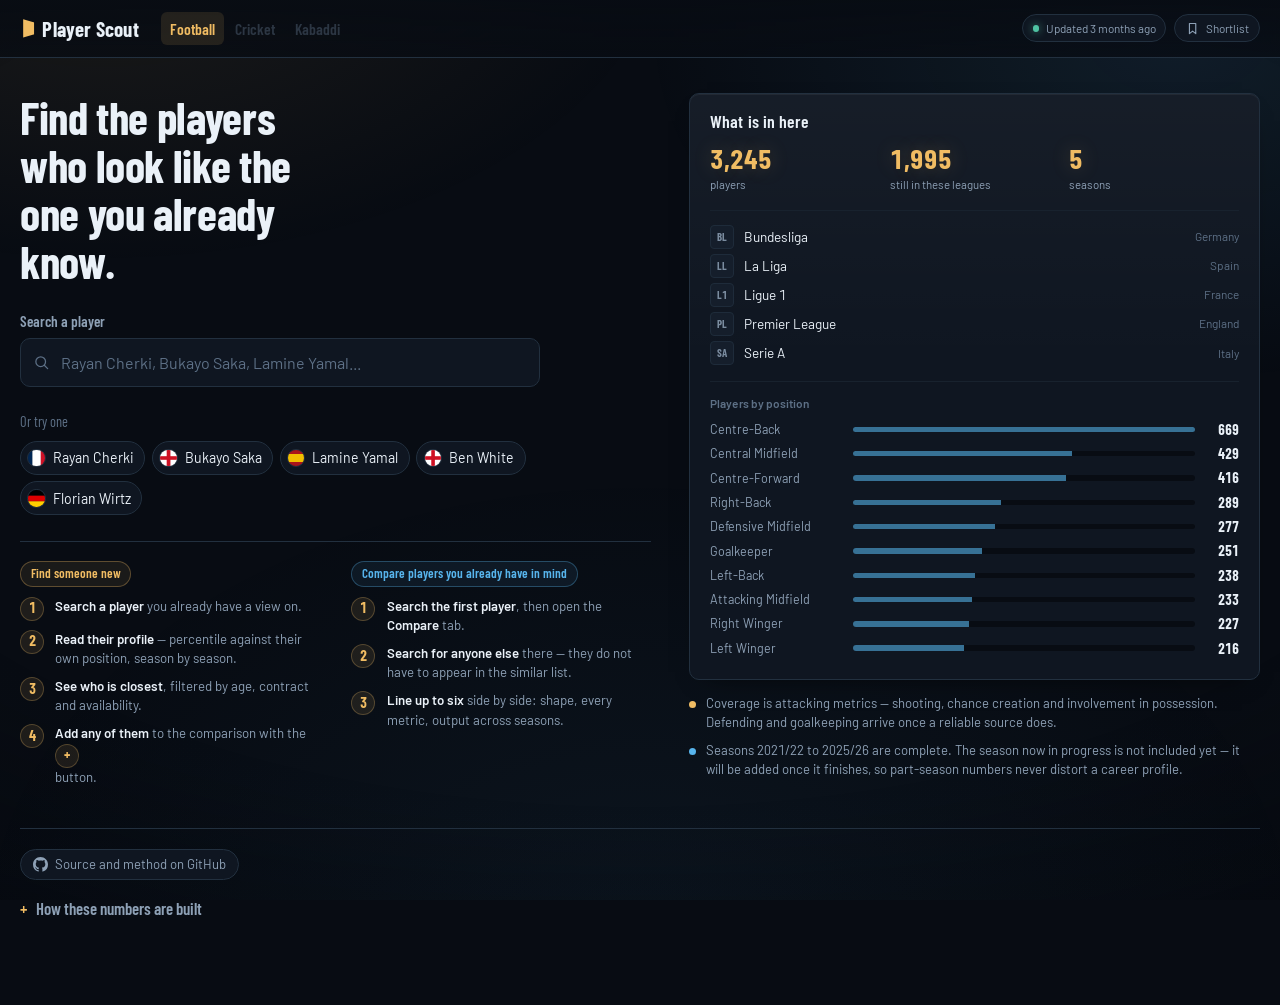
==== commit fa1ccff9: "Update index.html" ====
--- a/site/index.html
+++ b/site/index.html
@@ -9,7 +9,34 @@
 <link rel="preconnect" href="https://fonts.googleapis.com">
 <link rel="preconnect" href="https://fonts.gstatic.com" crossorigin>
 <link href="https://fonts.googleapis.com/css2?family=Barlow+Condensed:wght@500;600;700&family=Barlow:wght@400;500;600&display=swap" rel="stylesheet">
-<link rel="stylesheet" href="style.css?v=053e55cc">
+<link rel="stylesheet" href="style.css?v=fc04829f">
+
+<!-- ============================================================
+     Analytics. Replace the two placeholder IDs below with your own.
+       GA4:     G-V9GRMC4391   (Admin -> Data streams -> your web stream)
+       Clarity: yhtc1oxf6n     (Clarity project -> Settings -> Overview)
+     Until you replace them, both no-op silently and the site runs fine.
+     ============================================================ -->
+
+<!-- Google Analytics 4 -->
+<script async src="https://www.googletagmanager.com/gtag/js?id=G-V9GRMC4391"></script>
+<script>
+  window.dataLayer = window.dataLayer || [];
+  function gtag(){ dataLayer.push(arguments); }
+  gtag("js", new Date());
+  // anonymize_ip is on by default in GA4; kept explicit for clarity.
+  gtag("config", "G-V9GRMC4391", { anonymize_ip: true });
+</script>
+
+<!-- Microsoft Clarity -->
+<script>
+  (function(c,l,a,r,i,t,y){
+    c[a]=c[a]||function(){(c[a].q=c[a].q||[]).push(arguments)};
+    t=l.createElement(r);t.async=1;t.src="https://www.clarity.ms/tag/"+i;
+    y=l.getElementsByTagName(r)[0];y.parentNode.insertBefore(t,y);
+  })(window, document, "clarity", "script", "yhtc1oxf6n");
+</script>
+
 </head>
 <body>
 
@@ -310,6 +337,6 @@
   </details>
 </footer>
 
-<script src="app.js?v=053e55cc"></script>
+<script src="app.js?v=fc04829f"></script>
 </body>
 </html>
--- a/site/style.css
+++ b/site/style.css
@@ -429,6 +429,7 @@
 .score-track{height:.2rem;background:var(--ground);border-radius:99px;overflow:hidden}
 .score-track span{display:block;height:100%;background:var(--blue);opacity:.8}
 .who{min-width:0}
+.facts{display:contents}
 .who-top{display:flex;align-items:center;gap:.4rem;min-width:0}
 .who-top b{font-weight:500;overflow:hidden;text-overflow:ellipsis;white-space:nowrap}
 .who-top .flag{width:1.1rem;height:1.1rem}
@@ -569,7 +570,6 @@
   .reads{grid-column:3/-1;justify-content:flex-start;margin-top:.1rem}
 }
 @media (max-width:680px){
-  .savebtn,.traysave,#save-player{display:none}
   .match-btn{grid-template-columns:2.8rem minmax(0,1fr) auto;gap:.5rem .6rem}
   .rank{display:none}
   .meta-cell i{display:inline;margin-right:.25rem}
@@ -710,13 +710,30 @@
   .segmented{width:100%;overflow-x:auto;scrollbar-width:none}
   .segmented::-webkit-scrollbar{display:none}
 
-  /* results: score, name, then facts on their own line */
-  .match{grid-template-columns:1fr 2.2rem;gap:.35rem}
-  .match-btn{grid-template-columns:2.9rem minmax(0,1fr);gap:.45rem .6rem;padding:.6rem .65rem}
-  .meta-cell{font-size:.8rem;font-family:var(--sans);font-weight:500}
-  .meta-cell:nth-of-type(1){grid-column:1/2}
-  .who-sub{white-space:normal}
-  .nowat{display:inline-block;margin:.15rem 0 0 0}
+  /* The original two-column card, just tightened: less padding, smaller gaps,
+     age/contract/value on one wrapped line so the card is short. */
+  .match{grid-template-columns:1fr 2.2rem;gap:.3rem}
+  .match-btn{
+    grid-template-columns:2.6rem minmax(0,1fr);
+    gap:.15rem .55rem;padding:.5rem .65rem;min-height:0;align-items:start;
+  }
+  .rank{display:none}
+  .score{grid-row:1;grid-column:1}
+  .score-num{font-size:1.15rem}
+  .score-track{width:1.9rem}
+  .who{grid-row:1;grid-column:2;min-width:0}
+  .who-sub{white-space:normal;font-size:.74rem;line-height:1.3}
+  .nowat{display:inline-block;margin:0 0 0 .2rem}
+
+  /* age/contract/value on one wrapping line, under the name */
+  .facts{display:flex!important;flex-wrap:wrap;gap:.1rem .9rem;
+    grid-column:2;margin-top:.15rem}
+  .meta-cell{font-size:.78rem;font-family:var(--sans);font-weight:500;
+    display:inline-flex;align-items:baseline;gap:.3rem}
+  .meta-cell i{display:inline;font-size:.72rem;margin:0}
+
+  .reads{grid-column:2;margin-top:.2rem;justify-content:flex-start}
+  .why{grid-column:2;margin-top:.1rem}
 
   /* comparison table drops the track and keeps the columns legible */
   .mrow{grid-template-columns:1fr repeat(var(--cols),2.7rem);gap:.25rem .4rem}
@@ -1069,3 +1086,25 @@
 .traysave svg{width:.95rem;height:.95rem}
 .traysave.on{color:var(--gold)}
 .traysave:hover{color:var(--gold)}
+
+/* ── shortlist: desktop only ──────────────────────────────────────────
+   Placed last on purpose. Earlier attempts to hide these controls under
+   680px kept losing to unrelated rules that happened to come after them in
+   the file and redeclared display on the same selectors. Being last in
+   source order, with matching specificity, means this always wins. */
+@media (max-width:680px){
+  .shortlist-wrap,
+  .savebtn,
+  .traysave,
+  #save-player,
+  .rowacts .savebtn {
+    display:none !important;
+  }
+  /* .rowacts held the bookmark and the +/- side by side; with the bookmark
+     gone it should not leave a gap where that column used to be. */
+  .rowacts{gap:0}
+  /* Same for the comparison tray - it had score, "Scout instead", bookmark,
+     remove in a row. Losing the bookmark should tighten the gap, not leave a
+     hole between "Scout instead" and the remove button. */
+  .trayitem{gap:.3rem}
+}
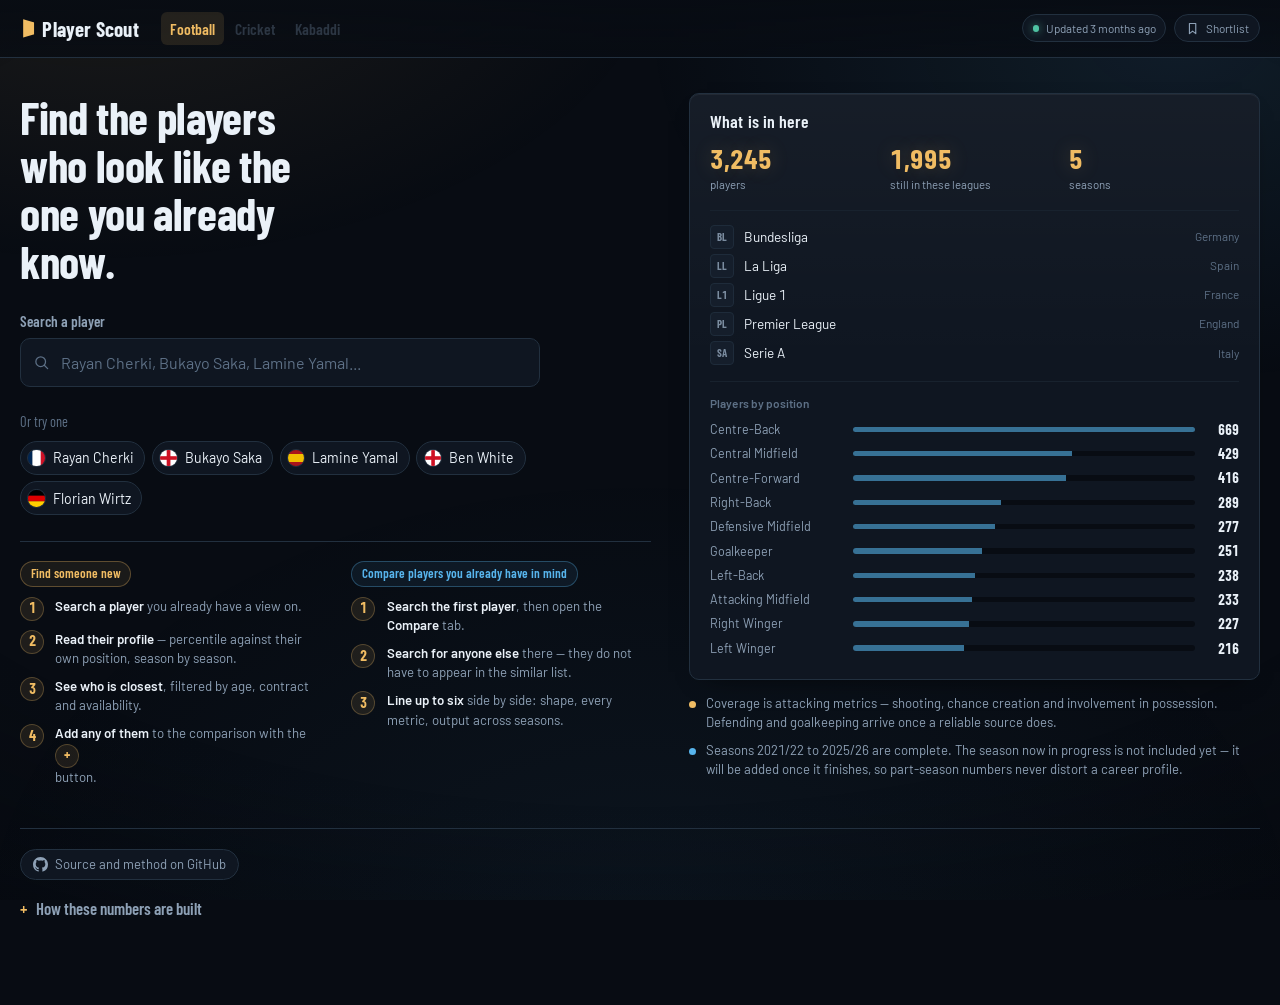
==== commit 13cd104f: "Add files via upload" ====
--- a/site/index.html
+++ b/site/index.html
@@ -13,19 +13,19 @@
 
 <!-- ============================================================
      Analytics. Replace the two placeholder IDs below with your own.
-       GA4:     G-V9GRMC4391   (Admin -> Data streams -> your web stream)
-       Clarity: yhtc1oxf6n     (Clarity project -> Settings -> Overview)
+       GA4:     G-XXXXXXXXXX   (Admin -> Data streams -> your web stream)
+       Clarity: xxxxxxxxxx     (Clarity project -> Settings -> Overview)
      Until you replace them, both no-op silently and the site runs fine.
      ============================================================ -->
 
 <!-- Google Analytics 4 -->
-<script async src="https://www.googletagmanager.com/gtag/js?id=G-V9GRMC4391"></script>
+<script async src="https://www.googletagmanager.com/gtag/js?id=G-XXXXXXXXXX"></script>
 <script>
   window.dataLayer = window.dataLayer || [];
   function gtag(){ dataLayer.push(arguments); }
   gtag("js", new Date());
   // anonymize_ip is on by default in GA4; kept explicit for clarity.
-  gtag("config", "G-V9GRMC4391", { anonymize_ip: true });
+  gtag("config", "G-XXXXXXXXXX", { anonymize_ip: true });
 </script>
 
 <!-- Microsoft Clarity -->
@@ -34,7 +34,7 @@
     c[a]=c[a]||function(){(c[a].q=c[a].q||[]).push(arguments)};
     t=l.createElement(r);t.async=1;t.src="https://www.clarity.ms/tag/"+i;
     y=l.getElementsByTagName(r)[0];y.parentNode.insertBefore(t,y);
-  })(window, document, "clarity", "script", "yhtc1oxf6n");
+  })(window, document, "clarity", "script", "XXXXXXXXXX");
 </script>
 
 </head>
@@ -337,6 +337,7 @@
   </details>
 </footer>
 
-<script src="app.js?v=fc04829f"></script>
+<script src="channel.js"></script>
+    <script src="app.js?v=fc04829f"></script>
 </body>
 </html>
--- a/site/style.css
+++ b/site/style.css
@@ -672,19 +672,22 @@
   .shortlist-wrap{display:none}
   .top-inner{gap:.4rem;flex-wrap:nowrap}
   .brand-name{font-size:1.05rem}
-  .sports{gap:.05rem;margin-left:.1rem;max-width:22vw}
-  .sport{padding:.24rem .32rem;font-size:.82rem}
+  .sports{gap:.05rem;margin-left:.1rem;max-width:none;overflow:visible}
+  .sport{padding:.24rem .3rem;font-size:.8rem}
   .statuswrap{gap:.3rem}
   .fresh-btn{padding:.22rem .45rem;font-size:0}
   .fresh-dot{margin-right:0}
   #short-count{font-size:0}
   .fresh-btn .fresh-word{display:none}
-  /* Both dropdowns need to fit a 360-390px screen without spilling off either
-     edge, so they are sized from the viewport rather than from a fixed rem
-     value that assumed a laptop. */
+  /* Both dropdowns sized from the viewport, anchored under the header, with
+     their own scroll so long content never runs off the bottom of the screen. */
   .fresh-panel,.short-panel{
-    position:fixed;left:.6rem;right:.6rem;
-    top:calc(3.1rem + env(safe-area-inset-top));width:auto;max-width:none;
+    position:fixed !important;
+    top:calc(3.2rem + env(safe-area-inset-top)) !important;
+    left:.6rem !important;right:.6rem !important;
+    width:auto !important;max-width:none !important;
+    max-height:calc(100dvh - 4.4rem - env(safe-area-inset-top)) !important;
+    overflow-y:auto;-webkit-overflow-scrolling:touch;
   }
 
 .hero{margin:1.4rem 0 2rem}
@@ -1108,3 +1111,7 @@
      hole between "Scout instead" and the remove button. */
   .trayitem{gap:.3rem}
 }
+
+/* A live sport other than the current one renders as a link, not a button.
+   Both must look the same. */
+a.sport{text-decoration:none;display:inline-flex;align-items:center}
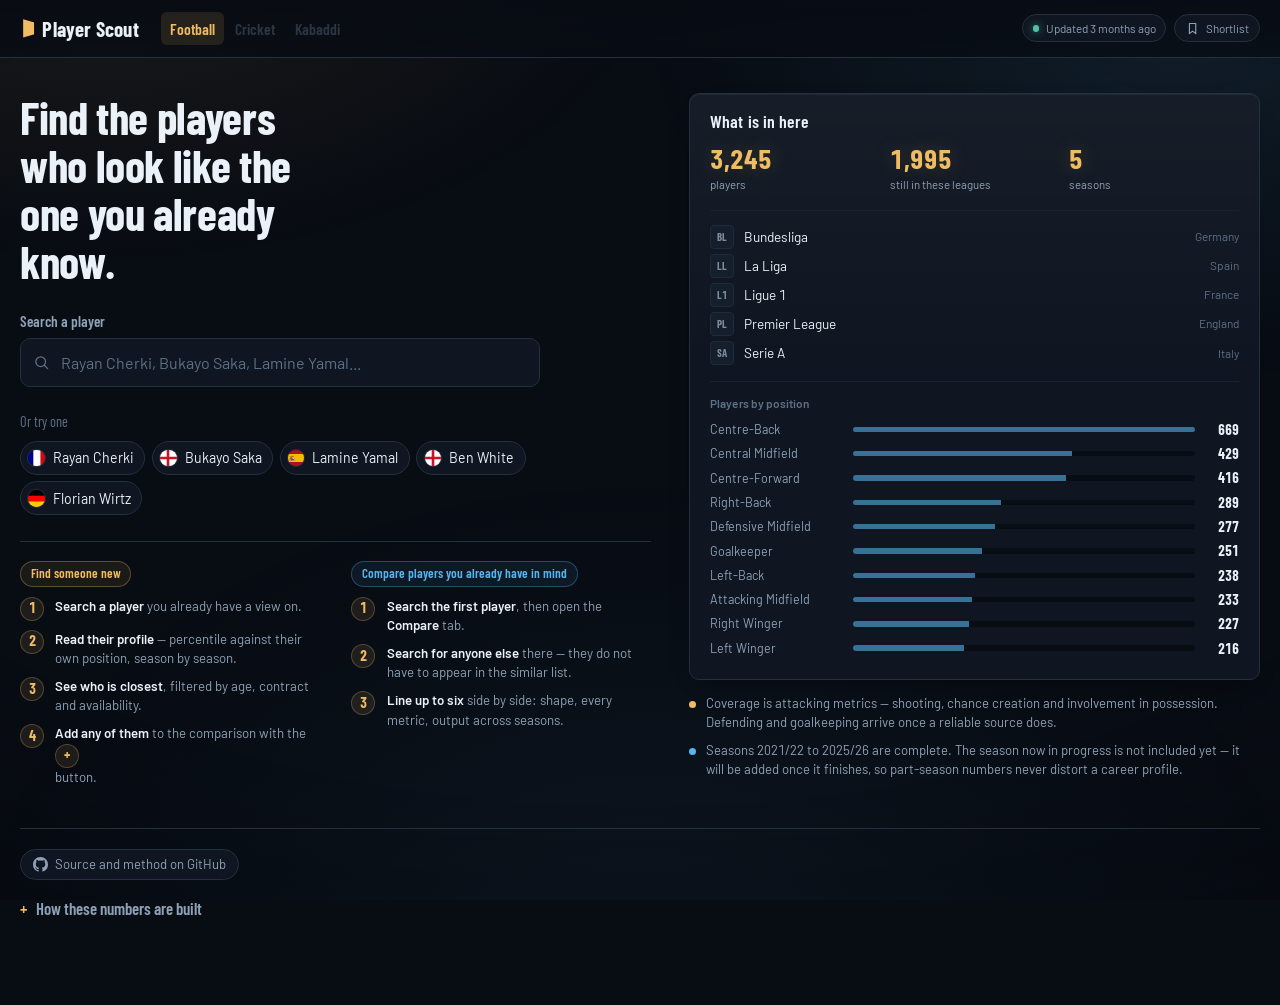
==== commit dacd2387: "Add files via upload" ====
--- a/site/index.html
+++ b/site/index.html
@@ -337,7 +337,9 @@
   </details>
 </footer>
 
-<script src="channel.js"></script>
+<link rel="prefetch" href="cricket.html" as="document">
+    <link rel="prefetch" href="data/cricket/index.json" as="fetch" crossorigin>
+    <script src="channel.js"></script>
     <script src="app.js?v=fc04829f"></script>
 </body>
 </html>
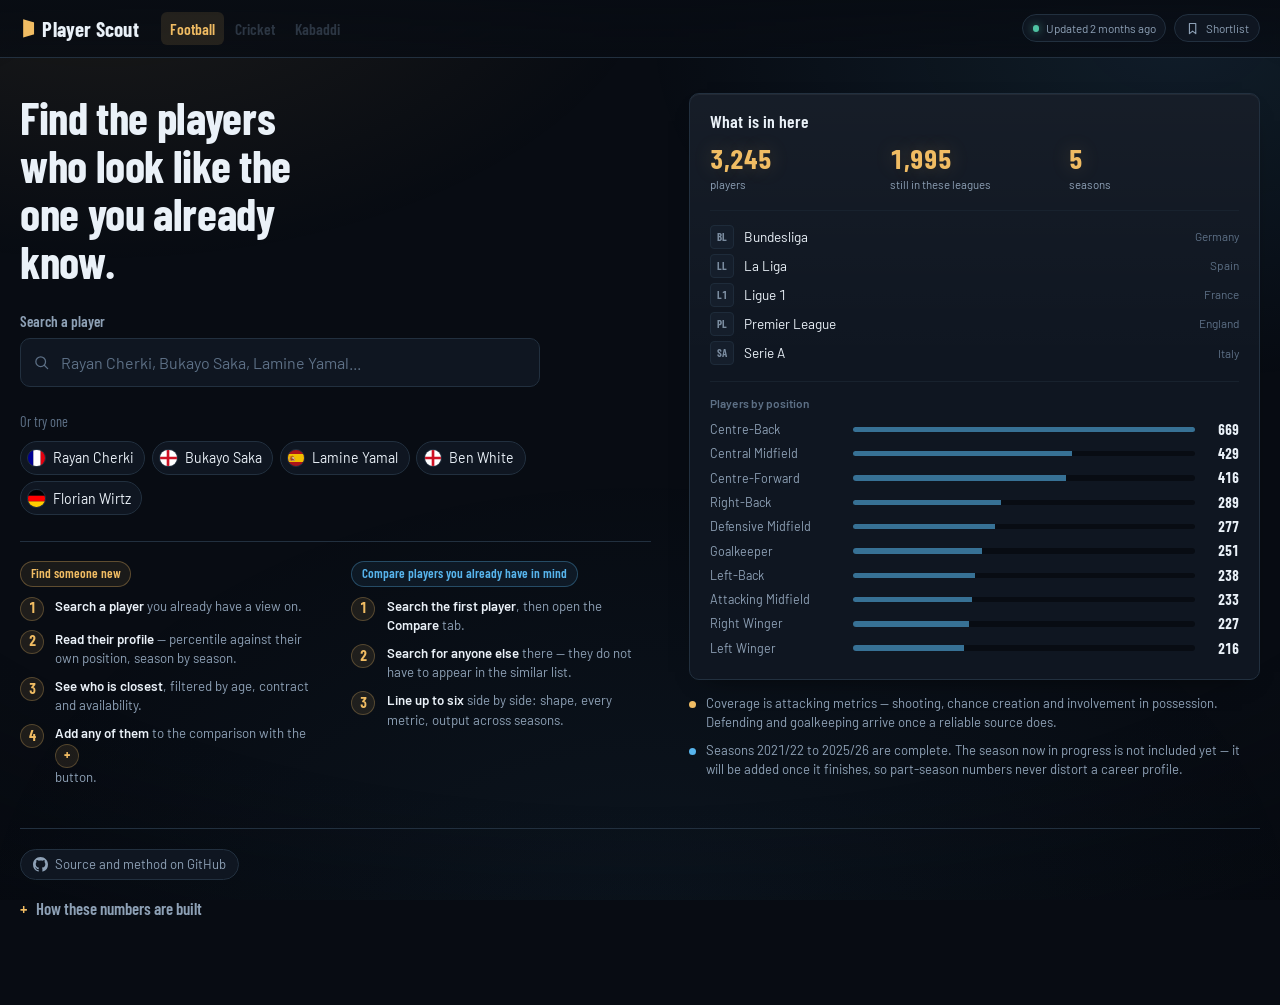
==== commit 4eab773d: "Add GA4 + Clarity analytics IDs across all three pages index.html shipped with placeholder IDs (G-XX" ====
--- a/site/index.html
+++ b/site/index.html
@@ -19,13 +19,13 @@
      ============================================================ -->
 
 <!-- Google Analytics 4 -->
-<script async src="https://www.googletagmanager.com/gtag/js?id=G-XXXXXXXXXX"></script>
+<script async src="https://www.googletagmanager.com/gtag/js?id=G-V9GRMC4391"></script>
 <script>
   window.dataLayer = window.dataLayer || [];
   function gtag(){ dataLayer.push(arguments); }
   gtag("js", new Date());
   // anonymize_ip is on by default in GA4; kept explicit for clarity.
-  gtag("config", "G-XXXXXXXXXX", { anonymize_ip: true });
+  gtag("config", "G-V9GRMC4391", { anonymize_ip: true });
 </script>
 
 <!-- Microsoft Clarity -->
@@ -34,7 +34,7 @@
     c[a]=c[a]||function(){(c[a].q=c[a].q||[]).push(arguments)};
     t=l.createElement(r);t.async=1;t.src="https://www.clarity.ms/tag/"+i;
     y=l.getElementsByTagName(r)[0];y.parentNode.insertBefore(t,y);
-  })(window, document, "clarity", "script", "XXXXXXXXXX");
+  })(window, document, "clarity", "script", "yhtc1oxf6n");
 </script>
 
 </head>
--- a/site/style.css
+++ b/site/style.css
@@ -13,6 +13,7 @@
   --green:#4FC2A2;
   --violet:#A98BEA;
   --coral:#EF8D72;
+  --mint:#5FD0C0;
   --warm:rgba(240,188,99,.09);
   --cool:rgba(87,180,236,.10);
   --warn:#E0917A;
@@ -466,6 +467,7 @@
 .trayitem.green .swatch{background:var(--green)}
 .trayitem.violet .swatch{background:var(--violet)}
 .trayitem.coral .swatch{background:var(--coral)}
+.trayitem.mint .swatch{background:var(--mint)}
 .base-tag{font-size:.66rem;color:var(--gold);border:1px solid rgba(229,181,103,.35);
   border-radius:3px;padding:0 .25rem}
 .dropbtn{border:0;background:none;color:var(--faint);cursor:pointer;font-size:1rem;
@@ -481,6 +483,7 @@
 .radar-area.green{fill:rgba(91,184,155,.12);stroke:var(--green);stroke-width:1.8}
 .radar-area.violet{fill:rgba(169,139,214,.12);stroke:var(--violet);stroke-width:1.8}
 .radar-area.coral{fill:rgba(222,138,118,.12);stroke:var(--coral);stroke-width:1.8}
+.radar-area.mint{fill:rgba(95,208,192,.12);stroke:var(--mint);stroke-width:1.8}
 .radar-area.line{fill:none}
 .radar-pair{font-family:var(--cond);font-size:11px;font-weight:600}
 .radar-pair .p-gold{fill:var(--gold)}
@@ -488,6 +491,7 @@
 .radar-pair .p-green{fill:var(--green)}
 .radar-pair .p-violet{fill:var(--violet)}
 .radar-pair .p-coral{fill:var(--coral)}
+.radar-pair .p-mint{fill:var(--mint)}
 .radar-pair .ps{fill:var(--faint)}
 
 .mgroup{margin-bottom:1rem}
@@ -513,6 +517,7 @@
 .mdot.green{background:var(--green)}
 .mdot.violet{background:var(--violet)}
 .mdot.coral{background:var(--coral)}
+.mdot.mint{background:var(--mint)}
 .mv{font-style:normal;font-family:var(--cond);font-weight:600;font-size:.92rem;
   opacity:.6;text-align:right}
 .mv.lead{opacity:1}
@@ -521,6 +526,7 @@
 .mv.green{color:var(--green)}
 .mv.violet{color:var(--violet)}
 .mv.coral{color:var(--coral)}
+.mv.mint{color:var(--mint)}
 
 .trend{width:100%;height:auto}
 .tgrid{stroke:var(--hairline-soft);stroke-width:1}
@@ -534,11 +540,13 @@
 .tline.green polyline{stroke:var(--green)}
 .tline.violet polyline{stroke:var(--violet)}
 .tline.coral polyline{stroke:var(--coral)}
+.tline.mint polyline{stroke:var(--mint)}
 .tdot.gold{fill:var(--gold)}
 .tdot.blue{fill:var(--blue)}
 .tdot.green{fill:var(--green)}
 .tdot.violet{fill:var(--violet)}
 .tdot.coral{fill:var(--coral)}
+.tdot.mint{fill:var(--mint)}
 .tlegend{display:flex;gap:1.1rem;margin-top:.5rem;font-size:.79rem;color:var(--muted);flex-wrap:wrap}
 .tlegend .sw{width:.85rem;height:.5rem;border-radius:2px;display:inline-block}
 .tlegend .sw.gold{background:var(--gold)}
@@ -546,6 +554,7 @@
 .tlegend .sw.green{background:var(--green)}
 .tlegend .sw.violet{background:var(--violet)}
 .tlegend .sw.coral{background:var(--coral)}
+.tlegend .sw.mint{background:var(--mint)}
 
 
 
@@ -802,6 +811,7 @@
 .mlegend .sw.green{background:var(--green)}
 .mlegend .sw.violet{background:var(--violet)}
 .mlegend .sw.coral{background:var(--coral)}
+.mlegend .sw.mint{background:var(--mint)}
 .mv.name{display:flex;justify-content:flex-end}
 .mv.name .sw{width:1.5rem;height:.28rem;border-radius:2px;display:block}
 .mv.name .sw.gold{background:var(--gold)}
@@ -809,6 +819,7 @@
 .mv.name .sw.green{background:var(--green)}
 .mv.name .sw.violet{background:var(--violet)}
 .mv.name .sw.coral{background:var(--coral)}
+.mv.name .sw.mint{background:var(--mint)}
 
 /* ── method columns as accordions ─────────────────────── */
 .method .mcol > summary{list-style:none;cursor:pointer;display:flex;align-items:center;
